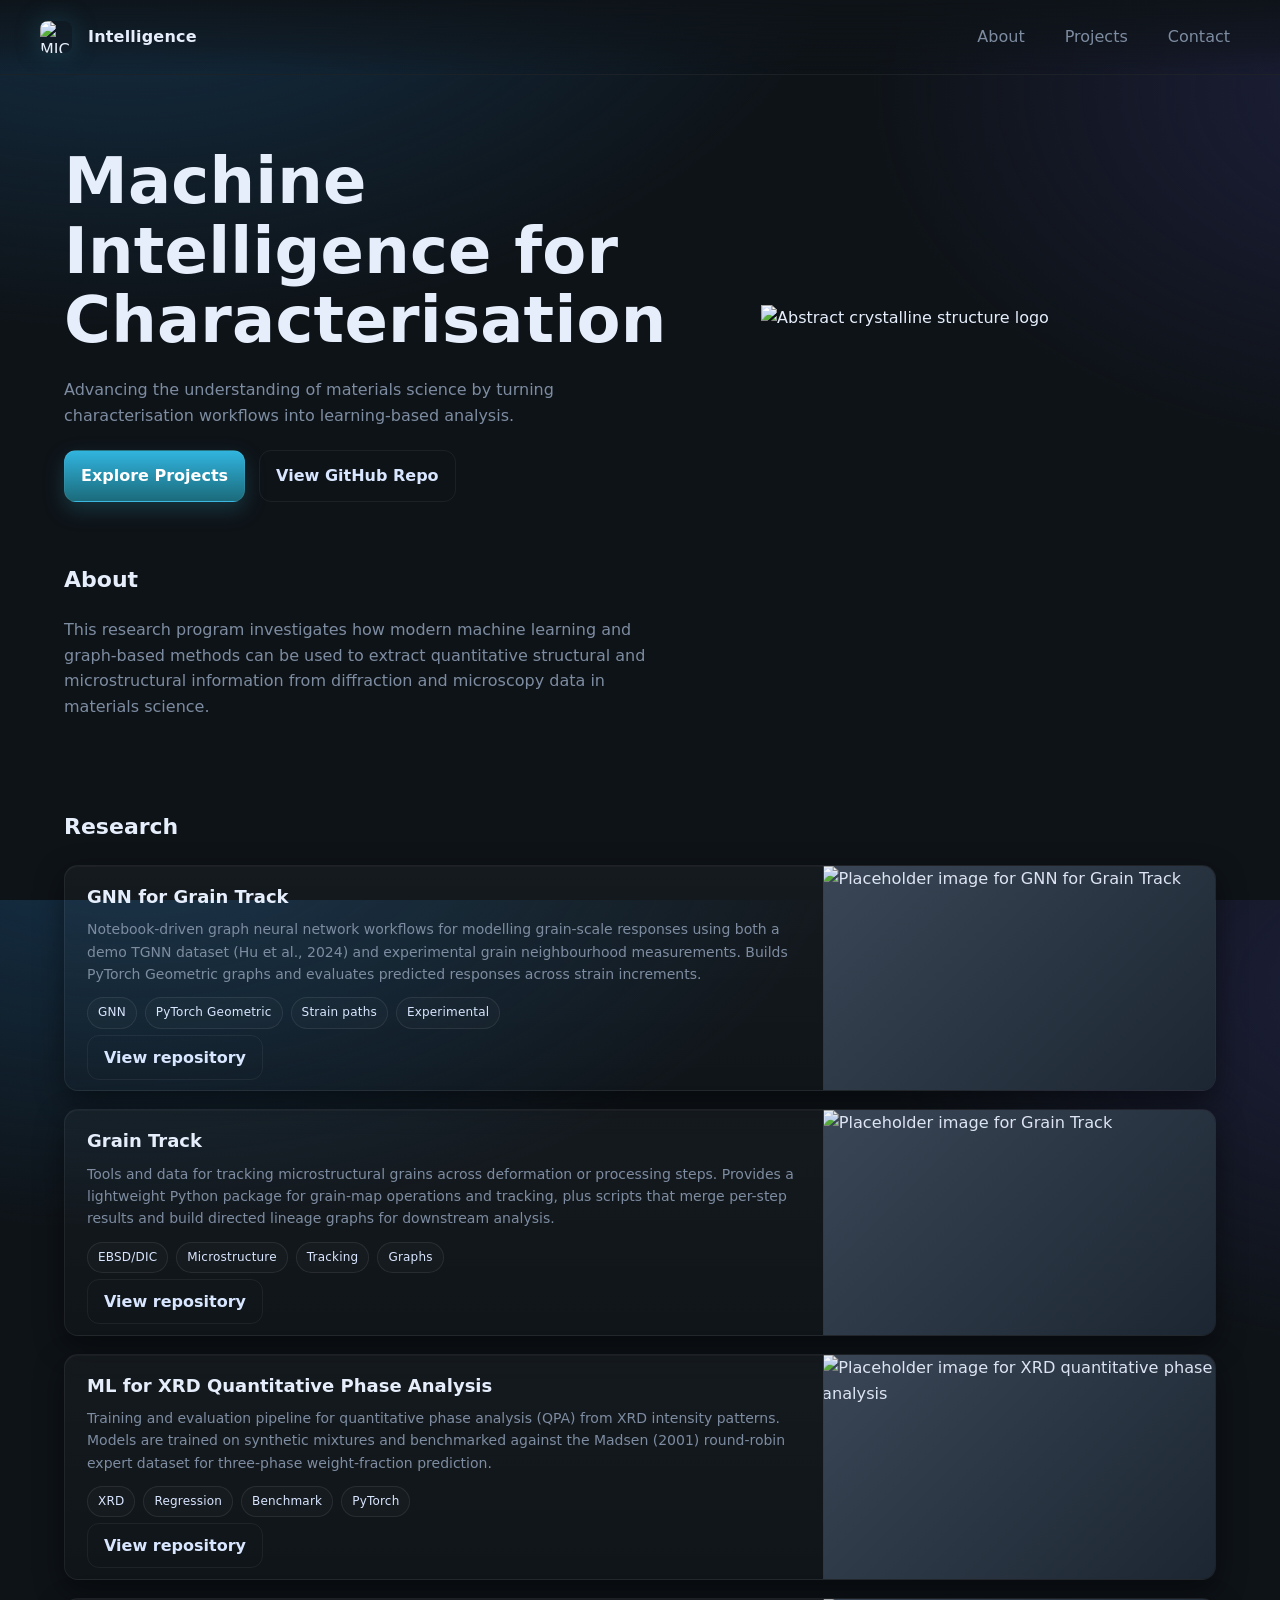
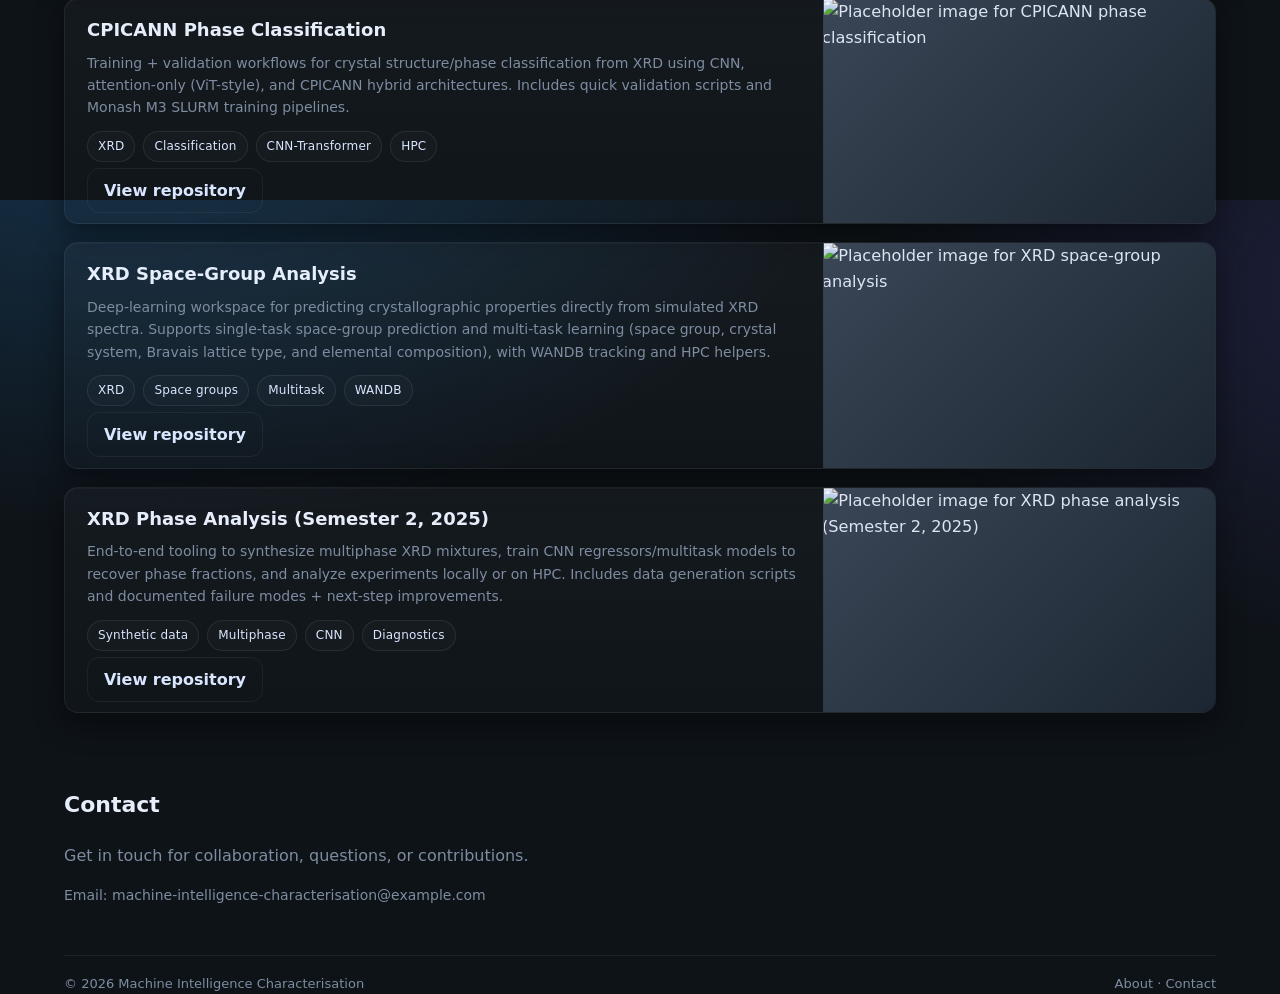
==== index.html @ 85bc5ad0 "styling update" ====
<!doctype html>
<html lang="en">
<head>
  <meta charset="utf-8" />
  <meta name="viewport" content="width=device-width, initial-scale=1" />
  <title>Machine Intelligence for Characterisation</title>
  <meta name="description" content="Advancing machine intelligence for characterisation: microstructure analysis, predictive modelling, and automated classification.">
  <link rel="icon" href="assets/MIC.png">
  <link rel="stylesheet" href="assets/styles.css" />
</head>

<body class="page-home">
  <!-- ========== NAV ========== -->
  <header class="nav">
    <div class="container nav__inner">
      <a href="index.html" class="brand">
        <img src="assets/MIC.png" width="32" height="32" alt="MIC logo" class="brand__logo" />
        <span class="brand__name">Intelligence</span>
      </a>

      <!-- Updated: multi-page nav (no #anchors) -->
      <nav class="links" aria-label="Primary">
        <a href="#about">About</a>
        <a href="#research">Projects</a>
        <a href="#contact">Contact</a>
      </nav>
    </div>
  </header>

  <!-- ========== MAIN ========== -->
  <main class="container">
    <!-- Masthead -->
    <section class="masthead" id="home">
      <div class="masthead__grid">
        <!-- LEFT: text -->
        <div class="masthead__content">
          <h1>Machine Intelligence for Characterisation</h1>
          <p class="lead">
            Advancing the understanding of materials science by turning characterisation workflows into learning-based analysis.
          </p>

          <!-- Updated: CTAs now point to pages -->
          <div class="cta">
            <a class="btn" href="#research">Explore Projects</a>
            <a class="btn btn--secondary"
               href="https://github.com/Machine-Intelligence-Characterisation"
               target="_blank"
               rel="noopener noreferrer">
              View GitHub Repo
            </a>
          </div>



          
        </div>

        <!-- RIGHT: large logo image (no visible edge) -->
        <div class="logo-art">
          <img src="assets/MIC.png" alt="Abstract crystalline structure logo" />
        </div>
      </div>
    </section>

    <section aria-labelledby="about-title" id="about">
      <h2 class="section-title" id="about-title">About</h2>

      <p class="lead">
        This research program investigates how modern machine learning and graph-based methods can be used
        to extract quantitative structural and microstructural information from diffraction and microscopy
        data in materials science.
      </p>

      <!-- <p>
        Across multiple projects, deep learning models were developed to interpret X-ray diffraction (XRD)
        patterns for tasks including quantitative phase analysis, crystal structure and space-group
        classification, and multiphase composition regression, with careful benchmarking against expert
        studies and large simulated datasets.
      </p>

      <p>
        Complementary work explored hybrid CNN-transformer architectures, multitask learning, and synthetic
        data generation pipelines to address challenges of scalability, generalization, and reproducibility.
      </p>

      <p>
        Beyond diffraction, graph-based representations of microstructure were developed to track grains
        across deformation steps and to model grain-scale mechanical responses using graph neural networks,
        integrating neighborhood topology, crystallography, and experimental measurements.
      </p>

      <p>
        Together, these projects demonstrate a unified approach to materials characterization that combines
        physics-informed simulation, high-performance computing, and data-driven models to move from raw
        experimental signals to interpretable, quantitative descriptions of structure and evolution in
        complex materials systems.
      </p> -->
    </section>

    <section aria-labelledby="projects-title" id="research">
      <h2 class="section-title" id="projects-title">Research</h2>

      <div class="project-grid">
        <!-- 1) GNN for Grain Track -->
        <article class="project-card project-card--row"
                 data-href="https://github.com/Machine-Intelligence-Characterisation/GNN-for-Grain-Track"
                 role="link" tabindex="0"
                 aria-label="Open repository: GNN for Grain Track">
          <div class="project-card__body">
            <h3 class="project-card__title">
              <a href="https://github.com/Machine-Intelligence-Characterisation/GNN-for-Grain-Track" target="_blank" rel="noopener noreferrer">
                GNN for Grain Track
              </a>
            </h3>

            <p class="project-card__summary">
              Notebook-driven graph neural network workflows for modelling grain-scale responses using both a demo TGNN
              dataset (Hu et al., 2024) and experimental grain neighbourhood measurements. Builds PyTorch Geometric graphs
              and evaluates predicted responses across strain increments.
            </p>

            <div class="project-card__meta" aria-label="Tags">
              <span class="chip">GNN</span>
              <span class="chip">PyTorch Geometric</span>
              <span class="chip">Strain paths</span>
              <span class="chip">Experimental</span>
            </div>

            <div class="project-card__actions">
              <a class="btn btn--secondary"
                 href="https://github.com/Machine-Intelligence-Characterisation/GNN-for-Grain-Track"
                 target="_blank" rel="noopener noreferrer">
                View repository
              </a>
            </div>
          </div>

          <div class="project-card__thumb" aria-hidden="true">
            <img src="assets/MIC.png" alt="Placeholder image for GNN for Grain Track" />
          </div>
        </article>

        <!-- 2) Grain Track -->
        <article class="project-card project-card--row"
                 data-href="https://github.com/Machine-Intelligence-Characterisation/grain-track"
                 role="link" tabindex="0"
                 aria-label="Open repository: Grain Track">
          <div class="project-card__body">
            <h3 class="project-card__title">
              <a href="https://github.com/Machine-Intelligence-Characterisation/grain-track" target="_blank" rel="noopener noreferrer">
                Grain Track
              </a>
            </h3>

            <p class="project-card__summary">
              Tools and data for tracking microstructural grains across deformation or processing steps.
              Provides a lightweight Python package for grain-map operations and tracking, plus scripts that merge
              per-step results and build directed lineage graphs for downstream analysis.
            </p>

            <div class="project-card__meta" aria-label="Tags">
              <span class="chip">EBSD/DIC</span>
              <span class="chip">Microstructure</span>
              <span class="chip">Tracking</span>
              <span class="chip">Graphs</span>
            </div>

            <div class="project-card__actions">
              <a class="btn btn--secondary"
                 href="https://github.com/Machine-Intelligence-Characterisation/grain-track"
                 target="_blank" rel="noopener noreferrer">
                View repository
              </a>
            </div>
          </div>

          <div class="project-card__thumb" aria-hidden="true">
            <img src="assets/MIC.png" alt="Placeholder image for Grain Track" />
          </div>
        </article>

        <!-- 3) ML for XRD Quantitative Phase Analysis -->
        <article class="project-card project-card--row"
                 data-href="https://github.com/Machine-Intelligence-Characterisation/ML-for-XRD-phase-analysis"
                 role="link" tabindex="0"
                 aria-label="Open repository: ML for XRD Quantitative Phase Analysis">
          <div class="project-card__body">
            <h3 class="project-card__title">
              <a href="https://github.com/Machine-Intelligence-Characterisation/ML-for-XRD-phase-analysis" target="_blank" rel="noopener noreferrer">
                ML for XRD Quantitative Phase Analysis
              </a>
            </h3>

            <p class="project-card__summary">
              Training and evaluation pipeline for quantitative phase analysis (QPA) from XRD intensity patterns.
              Models are trained on synthetic mixtures and benchmarked against the Madsen (2001) round-robin expert dataset
              for three-phase weight-fraction prediction.
            </p>

            <div class="project-card__meta" aria-label="Tags">
              <span class="chip">XRD</span>
              <span class="chip">Regression</span>
              <span class="chip">Benchmark</span>
              <span class="chip">PyTorch</span>
            </div>

            <div class="project-card__actions">
              <a class="btn btn--secondary"
                 href="https://github.com/Machine-Intelligence-Characterisation/ML-for-XRD-phase-analysis"
                 target="_blank" rel="noopener noreferrer">
                View repository
              </a>
            </div>
          </div>

          <div class="project-card__thumb" aria-hidden="true">
            <img src="assets/MIC.png" alt="Placeholder image for XRD quantitative phase analysis" />
          </div>
        </article>

        <!-- 4) CPICANN Phase Classification -->
        <article class="project-card project-card--row"
                 data-href="https://github.com/Machine-Intelligence-Characterisation/ML-for-CPICANN-phase-analysis"
                 role="link" tabindex="0"
                 aria-label="Open repository: CPICANN Phase Classification">
          <div class="project-card__body">
            <h3 class="project-card__title">
              <a href="https://github.com/Machine-Intelligence-Characterisation/ML-for-CPICANN-phase-analysis" target="_blank" rel="noopener noreferrer">
                CPICANN Phase Classification
              </a>
            </h3>

            <p class="project-card__summary">
              Training + validation workflows for crystal structure/phase classification from XRD using CNN,
              attention-only (ViT-style), and CPICANN hybrid architectures. Includes quick validation scripts and
              Monash M3 SLURM training pipelines.
            </p>

            <div class="project-card__meta" aria-label="Tags">
              <span class="chip">XRD</span>
              <span class="chip">Classification</span>
              <span class="chip">CNN-Transformer</span>
              <span class="chip">HPC</span>
            </div>

            <div class="project-card__actions">
              <a class="btn btn--secondary"
                 href="https://github.com/Machine-Intelligence-Characterisation/ML-for-CPICANN-phase-analysis"
                 target="_blank" rel="noopener noreferrer">
                View repository
              </a>
            </div>
          </div>

          <div class="project-card__thumb" aria-hidden="true">
            <img src="assets/MIC.png" alt="Placeholder image for CPICANN phase classification" />
          </div>
        </article>

        <!-- 5) XRD Space-Group Analysis -->
        <article class="project-card project-card--row"
                 data-href="https://github.com/Machine-Intelligence-Characterisation/ML-for-XRD-SPG-analysis"
                 role="link" tabindex="0"
                 aria-label="Open repository: XRD Space-Group Analysis">
          <div class="project-card__body">
            <h3 class="project-card__title">
              <a href="https://github.com/Machine-Intelligence-Characterisation/ML-for-XRD-SPG-analysis" target="_blank" rel="noopener noreferrer">
                XRD Space-Group Analysis
              </a>
            </h3>

            <p class="project-card__summary">
              Deep-learning workspace for predicting crystallographic properties directly from simulated XRD spectra.
              Supports single-task space-group prediction and multi-task learning (space group, crystal system,
              Bravais lattice type, and elemental composition), with WANDB tracking and HPC helpers.
            </p>

            <div class="project-card__meta" aria-label="Tags">
              <span class="chip">XRD</span>
              <span class="chip">Space groups</span>
              <span class="chip">Multitask</span>
              <span class="chip">WANDB</span>
            </div>

            <div class="project-card__actions">
              <a class="btn btn--secondary"
                 href="https://github.com/Machine-Intelligence-Characterisation/ML-for-XRD-SPG-analysis"
                 target="_blank" rel="noopener noreferrer">
                View repository
              </a>
            </div>
          </div>

          <div class="project-card__thumb" aria-hidden="true">
            <img src="assets/MIC.png" alt="Placeholder image for XRD space-group analysis" />
          </div>
        </article>

        <!-- 6) XRD Phase Analysis (Semester 2, 2025) -->
        <article class="project-card project-card--row"
                 data-href="https://github.com/Machine-Intelligence-Characterisation/ML-for-XRD-phase-analysis-2025sem2"
                 role="link" tabindex="0"
                 aria-label="Open repository: XRD Phase Analysis (Semester 2, 2025)">
          <div class="project-card__body">
            <h3 class="project-card__title">
              <a href="https://github.com/Machine-Intelligence-Characterisation/ML-for-XRD-phase-analysis-2025sem2" target="_blank" rel="noopener noreferrer">
                XRD Phase Analysis (Semester 2, 2025)
              </a>
            </h3>

            <p class="project-card__summary">
              End-to-end tooling to synthesize multiphase XRD mixtures, train CNN regressors/multitask models to recover
              phase fractions, and analyze experiments locally or on HPC. Includes data generation scripts and documented
              failure modes + next-step improvements.
            </p>

            <div class="project-card__meta" aria-label="Tags">
              <span class="chip">Synthetic data</span>
              <span class="chip">Multiphase</span>
              <span class="chip">CNN</span>
              <span class="chip">Diagnostics</span>
            </div>

            <div class="project-card__actions">
              <a class="btn btn--secondary"
                 href="https://github.com/Machine-Intelligence-Characterisation/ML-for-XRD-phase-analysis-2025sem2"
                 target="_blank" rel="noopener noreferrer">
                View repository
              </a>
            </div>
          </div>

          <div class="project-card__thumb" aria-hidden="true">
            <img src="assets/MIC.png" alt="Placeholder image for XRD phase analysis (Semester 2, 2025)" />
          </div>
        </article>
      </div>
    </section>

    <!-- Contact -->
    <section aria-labelledby="contact-title" id="contact">
      <h2 class="section-title" id="contact-title">Contact</h2>
      <p class="lead">Get in touch for collaboration, questions, or contributions.</p>
      <p class="muted">
        Email: <a href="mailto:machine-intelligence-characterisation@example.com">machine-intelligence-characterisation@example.com</a>
      </p>
    </section>

  </main>

  <!-- ========== FOOTER ========== -->
  <footer class="container">
    <div class="foot">
      <span class="tiny">© <span id="y"></span> Machine Intelligence Characterisation</span>
      <span class="tiny">
        <a href="#about">About</a> ·
        <a href="#contact">Contact</a>
      </span>
    </div>
  </footer>

  <script>
    (function () {
      // Clickable project cards (event delegation).
      const interactiveSelector = 'a, button, input, textarea, select, label';
      const cardSelector = '.project-card[data-href]';

      document.addEventListener('click', (e) => {
        if (e.target.closest(interactiveSelector)) return;
        const card = e.target.closest(cardSelector);
        if (!card) return;

        const url = card.dataset.href;
        if (!url) return;

        window.open(url, '_blank', 'noopener');
      });

      document.addEventListener('keydown', (e) => {
        const card = e.target.closest(cardSelector);
        if (!card) return;

        if (e.key === 'Enter' || e.key === ' ') {
          e.preventDefault();
          const url = card.dataset.href;
          if (!url) return;
          window.open(url, '_blank', 'noopener');
        }
      });

      // Footer year (safe guard).
      const yearEl = document.getElementById('y');
      if (yearEl) yearEl.textContent = String(new Date().getFullYear());
    })();
  </script>
</body>
</html>
---- assets/styles.css ----
html{ scroll-behavior: smooth; }

/* ------------------------------
   Design tokens / base styles
   ------------------------------ */
:root{
  /* colors */
  --bg: #0e1318;
  --surface: #121922;
  --text: #e6eefc;
  --muted: #7d8ca1;
  --border: rgba(255,255,255,.06);
  --accent: #31b4df;
  --accent-2: #1b6b7b;
  --ring: rgba(40, 115, 132, 0.35);

  /* layout */
  --radius: 14px;
  --shadow: 0 10px 30px rgba(0,0,0,.45), inset 0 1px 0 rgba(255,255,255,.03);
  --container: 1200px;
  --space-1: 8px;
  --space-2: 12px;
  --space-3: 16px;
  --space-4: 20px;
  --space-5: 24px;
  --space-6: 34px;
  --space-7: 60px;
}

* { box-sizing: border-box; }
html, body { height: 100%; }

body{
  margin: 0;
  font: 16px/1.6 Inter, ui-sans-serif, system-ui, -apple-system, Segoe UI, Roboto, Ubuntu, Cantarell, Noto Sans, Helvetica, Arial, "Apple Color Emoji","Segoe UI Emoji";
  color: var(--text);
  background:
    radial-gradient(1200px 700px at 10% -10%, #15324a 0%, transparent 60%),
    radial-gradient(900px 600px at 110% 10%, #1d1f3a 0%, transparent 60%),
    var(--bg);
  -webkit-font-smoothing: antialiased;
  -moz-osx-font-smoothing: grayscale;
}

a { color: inherit; text-decoration: none; }
.container { max-width: var(--container); margin: 0 auto; padding: 0 var(--space-5); }

/* ------------------------------
   Navigation
   ------------------------------ */
.nav{
  position: sticky;
  top: 0;
  z-index: 50;
  backdrop-filter: blur(8px);
  background: linear-gradient(180deg, rgba(14,19,24,.9), rgba(14,19,24,.5) 60%, transparent);
  border-bottom: 1px solid var(--border);
}

.nav__inner{
  display: flex;
  align-items: center;
  justify-content: space-between;
  padding: var(--space-3) 0;
}

.brand{
  display: flex;
  align-items: center;
  gap: var(--space-3);
}

.brand__logo{
  height: 32px;
  width: auto;
  border-radius: 8px;
  display: block;
  box-shadow: 0 0 24px var(--ring);
}

.brand__name{
  font-weight: 700;
  letter-spacing: .2px;
  white-space: nowrap;
}

.brand:hover{ opacity: .92; }

.links{
  display: flex;
  gap: 20px;
  color: var(--muted);
}

.links a{
  padding: 8px 10px;
  border-radius: 10px;
}

.links a:hover{
  background: rgba(255,255,255,.04);
  color: #fff;
}

.links a[aria-current="page"]{
  color: #fff;
  background: rgba(255,255,255,.06);
  border: 1px solid rgba(255,255,255,.08);
}

/* ------------------------------
   Masthead
   ------------------------------ */
.masthead{
  padding: var(--space-7) 0 var(--space-4);
}

.masthead__grid{
  display: grid;
  grid-template-columns: minmax(360px, 1.3fr) minmax(280px, 0.9fr);
  gap: 40px;
  align-items: center;
}

h1{
  font-size: clamp(36px, 6vw, 64px);
  line-height: 1.08;
  margin: .2em 0 .35em;
  letter-spacing: .2px;
}

.tag{
  display: inline-block;
  padding: 6px 10px;
  border: 1px solid var(--border);
  border-radius: 999px;
  color: var(--muted);
  font-size: 13px;
  letter-spacing: .2px;
}

.lead{
  color: var(--muted);
  max-width: 60ch;
}

.cta{
  margin-top: 22px;
  display: flex;
  gap: 14px;
  flex-wrap: wrap;
}

.btn{
  padding: 12px 16px;
  border-radius: 12px;
  border: 1px solid var(--border);
  background: linear-gradient(180deg, var(--accent), var(--accent-2));
  color: #fff;
  box-shadow: 0 8px 20px var(--ring);
  font-weight: 600;
}

.btn:hover{ filter: brightness(1.03); }

.btn--secondary{
  background: transparent;
  color: #d9e6ff;
  box-shadow: none;
}

.btn--secondary:hover{
  background: rgba(255,255,255,.04);
}

/* ------------------------------
   Logo-art (right image)
   Transparent wrapper so PNG transparency shows page background
   ------------------------------ */
.logo-art{
  position: relative;
  justify-self: end;
  width: 100%;
  max-width: 480px;
  background: transparent;
  border-radius: 0;
  box-shadow: none;
  overflow: visible;
}

.logo-art img{
  display: block;
  width: 100%;
  height: auto;
  object-fit: contain;
  background: transparent;
  border-radius: 0;
}

/* ------------------------------
   Sections / Cards (general)
   ------------------------------ */
section{ padding: var(--space-6) 0; }
.section-title{ font-size: 22px; margin: 6px 0 20px; }

.grid{
  display: grid;
  grid-template-columns: repeat(3, 1fr);
  gap: 18px;
}

.card{
  background: linear-gradient(180deg, rgba(255,255,255,.03), rgba(255,255,255,.01));
  border: 1px solid var(--border);
  border-radius: var(--radius);
  overflow: hidden;
  box-shadow: var(--shadow);
}

.card__thumb{
  height: 140px;
  background: linear-gradient(135deg, #3a4656, #1c2632);
  display: flex;
  align-items: center;
  justify-content: center;
  overflow: hidden;
}

.card__thumb img{
  width: 100%;
  height: 100%;
  object-fit: cover;
  opacity: .95;
}

.card__body{ padding: 14px 16px; }

.card__title{
  margin: 0 0 4px;
  font-size: 18px;
}

.muted{ color: var(--muted); font-size: 14px; }

/* ------------------------------
   Feature row (charts)
   ------------------------------ */
.two-col{
  display: grid;
  grid-template-columns: 1.2fr .8fr;
  gap: 18px;
}

.panel{
  background: linear-gradient(180deg, rgba(255,255,255,.03), rgba(255,255,255,.01));
  border: 1px solid var(--border);
  border-radius: var(--radius);
  padding: 16px;
  box-shadow: var(--shadow);
}

.panel h4{ margin: 0 0 8px; }

.chart{
  height: 220px;
  border-radius: 12px;
  background:
    linear-gradient(180deg, rgba(26,124,255,.08), transparent 70%),
    radial-gradient(500px 140px at 20% 90%, rgba(28,155,216,.18), transparent 50%),
    #0f141a;
  position: relative;
  overflow: hidden;
}

.chart svg{ position: absolute; inset: 0; }

/* ------------------------------
   Footer
   ------------------------------ */
footer{
  padding: 30px 0 60px;
  color: var(--muted);
}

.foot{
  display: flex;
  align-items: center;
  justify-content: space-between;
  gap: 16px;
  border-top: 1px solid var(--border);
  padding-top: 18px;
}

.tiny{ font-size: 13px; }

/* ------------------------------
   Research page — 1 card per row (text left, image right)
   ------------------------------ */
.project-grid{
  display: flex;
  flex-direction: column;
  gap: 18px;
  margin-top: 18px;
}

.project-card{
  background: linear-gradient(180deg, rgba(255,255,255,.03), rgba(255,255,255,.01));
  border: 1px solid var(--border);
  border-radius: var(--radius);
  overflow: hidden;
  box-shadow: var(--shadow);

  /* Added for full-card click + hover */
  position: relative;
  cursor: pointer;

  transition:
    transform 0.25s ease,
    box-shadow 0.25s ease,
    border-color 0.25s ease;
}

.project-card--row{
  display: grid;
  grid-template-columns: 1.45fr 0.75fr;
  gap: 0;
  align-items: start;
}

/* Full-card clickable link (stretched link) */
/* Keep real content above the stretched link */
.project-card__body,
.project-card__thumb,
.project-card__actions{
  position: relative;
  z-index: 3;
}

.project-card__body{
  padding: 20px 22px;
  display: flex;
  flex-direction: column;
  gap: 10px;
}

.project-card__title{
  margin: 0;
  font-size: 18px;
  line-height: 1.25;
}

.project-card__title a:hover{
  text-decoration: underline;
  text-underline-offset: 3px;
}

.project-card__summary{
  margin: 0;
  color: var(--muted);
  font-size: 14px;
}

.project-card__meta{
  display: flex;
  flex-wrap: wrap;
  gap: 8px;
  margin-top: 2px;
}

.chip{
  display: inline-flex;
  align-items: center;
  padding: 5px 10px;
  border-radius: 999px;
  border: 1px solid rgba(255,255,255,.08);
  background: rgba(255,255,255,.02);
  color: #d9e6ff;
  font-size: 12px;
  letter-spacing: .2px;
}

.project-card__actions{
  margin-top: auto;
  padding-top: 6px;
}

.project-card__thumb{
  display: block;
  height: 100%;
  min-height: 220px;
  border-left: 1px solid rgba(255,255,255,.08);
  background: linear-gradient(135deg, #3a4656, #1c2632);
  overflow: hidden;
}

.project-card__thumb img{
  width: 100%;
  height: 100%;
  object-fit: cover;
  opacity: .95;
  transform: scale(1.01);
  transition: transform 0.35s ease;
}

.project-card__thumb:hover img{
  opacity: 1;
}

/* Hover interaction */
.project-card:hover{
  transform: translateY(-3px);
  box-shadow: 0 10px 30px rgba(0, 0, 0, 0.35);
  border-color: rgba(255, 255, 255, 0.15);
}

/* Subtle image emphasis */
.project-card:hover .project-card__thumb img{
  transform: scale(1.04);
}

/* Keyboard focus */
/* ------------------------------
   Responsive
   ------------------------------ */
@media (max-width: 980px){
  .masthead{ padding-top: 30px; }
  .masthead__grid{ grid-template-columns: 1fr; }
  .logo-art{ justify-self: center; max-width: 380px; }
  .grid{ grid-template-columns: 1fr 1fr; }
}

@media (max-width: 860px){
  .project-card--row{
    grid-template-columns: 1fr;
  }

  .project-card__thumb{
    min-height: 180px;
    border-left: none;
    border-top: 1px solid rgba(255,255,255,.08);
  }
}

@media (max-width: 640px){
  .grid{ grid-template-columns: 1fr; }
  .links{ display: none; }
}


/* Keyboard focus for full-card links */
.project-card:focus-visible{
  outline: 2px solid var(--ring);
  outline-offset: 3px;
  border-color: rgba(255,255,255,.15);
  transform: translateY(-3px);
}
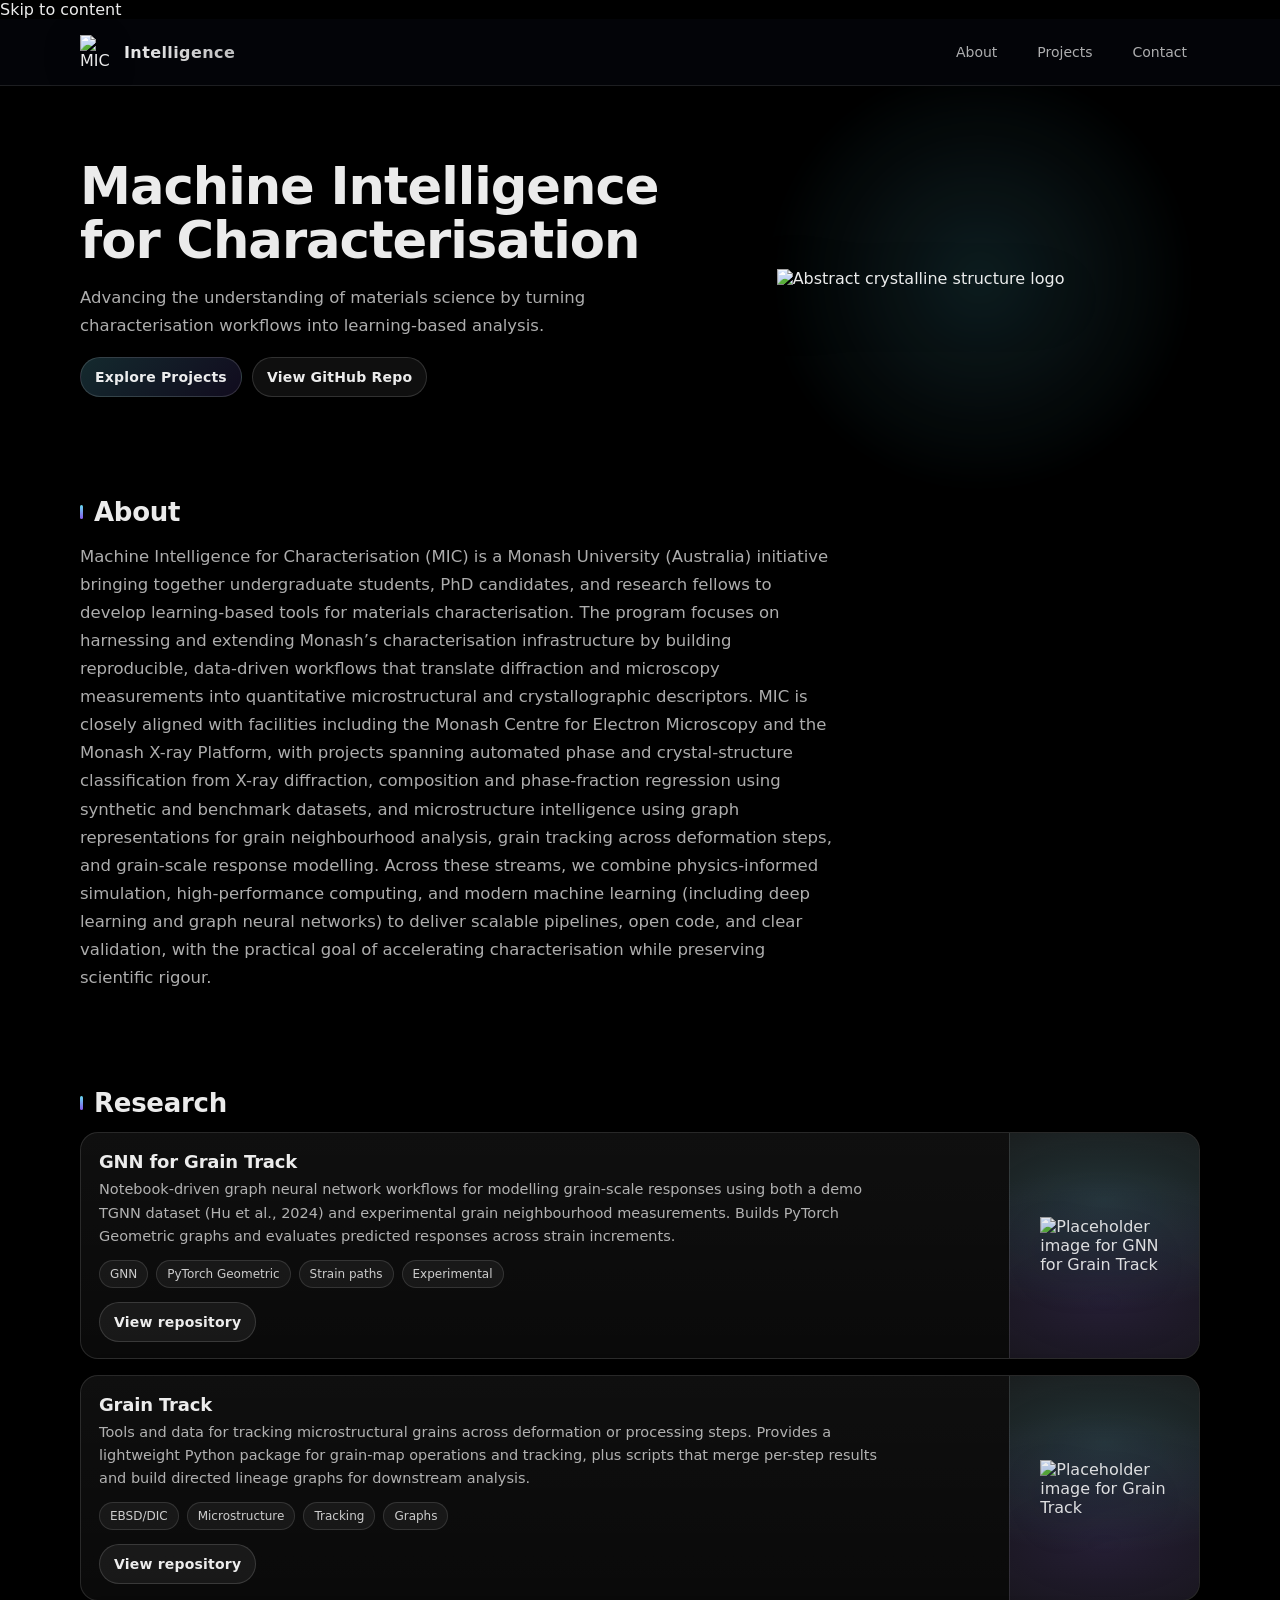
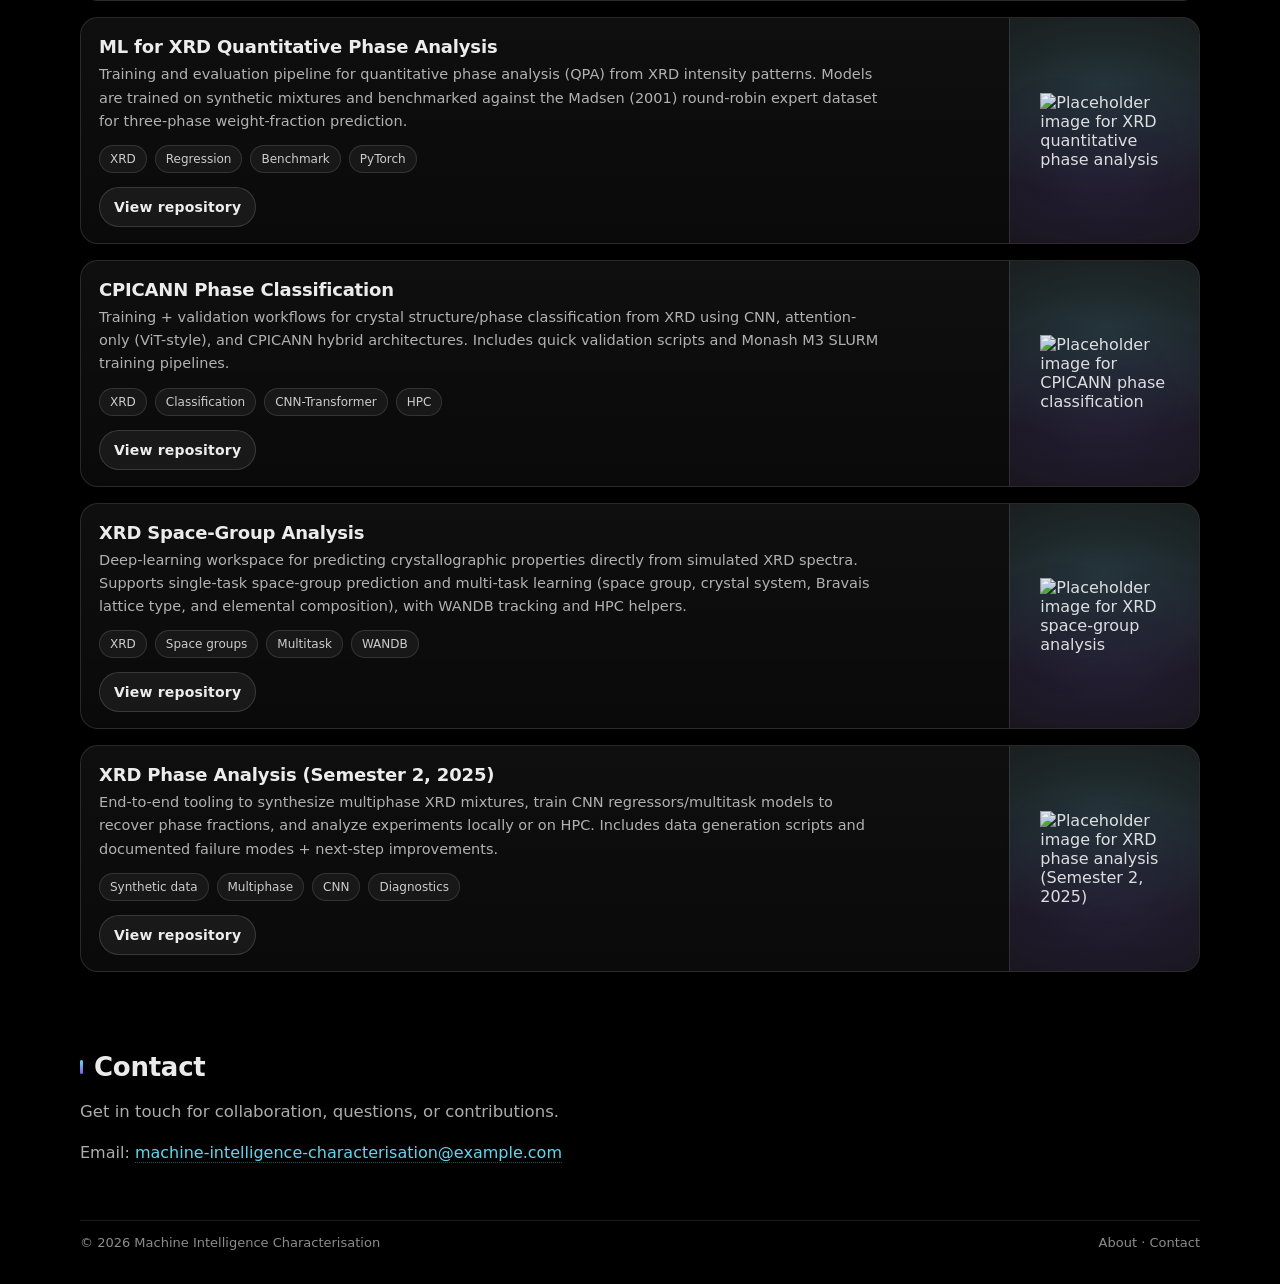
==== commit ed320625: "update" ====
--- a/index.html
+++ b/index.html
@@ -5,20 +5,21 @@
   <meta name="viewport" content="width=device-width, initial-scale=1" />
   <title>Machine Intelligence for Characterisation</title>
   <meta name="description" content="Advancing machine intelligence for characterisation: microstructure analysis, predictive modelling, and automated classification.">
-  <link rel="icon" href="assets/MIC.png">
+  <link rel="icon" href="assets/MIC_icon.png">
   <link rel="stylesheet" href="assets/styles.css" />
 </head>
 
 <body class="page-home">
+  <a class="skip-link" href="#home">Skip to content</a>
+
   <!-- ========== NAV ========== -->
   <header class="nav">
     <div class="container nav__inner">
-      <a href="index.html" class="brand">
+      <a href="index.html" class="brand" aria-label="Go to homepage">
         <img src="assets/MIC.png" width="32" height="32" alt="MIC logo" class="brand__logo" />
         <span class="brand__name">Intelligence</span>
       </a>
 
-      <!-- Updated: multi-page nav (no #anchors) -->
       <nav class="links" aria-label="Primary">
         <a href="#about">About</a>
         <a href="#research">Projects</a>
@@ -39,7 +40,6 @@
             Advancing the understanding of materials science by turning characterisation workflows into learning-based analysis.
           </p>
 
-          <!-- Updated: CTAs now point to pages -->
           <div class="cta">
             <a class="btn" href="#research">Explore Projects</a>
             <a class="btn btn--secondary"
@@ -49,54 +49,36 @@
               View GitHub Repo
             </a>
           </div>
-
-
-
-          
         </div>
 
-        <!-- RIGHT: large logo image (no visible edge) -->
-        <div class="logo-art">
+        <!-- RIGHT: large logo image -->
+        <div class="logo-art" aria-hidden="true">
           <img src="assets/MIC.png" alt="Abstract crystalline structure logo" />
         </div>
       </div>
     </section>
 
+    <!-- About -->
     <section aria-labelledby="about-title" id="about">
       <h2 class="section-title" id="about-title">About</h2>
 
       <p class="lead">
-        This research program investigates how modern machine learning and graph-based methods can be used
-        to extract quantitative structural and microstructural information from diffraction and microscopy
-        data in materials science.
+        Machine Intelligence for Characterisation (MIC) is a Monash University (Australia) initiative bringing together
+        undergraduate students, PhD candidates, and research fellows to develop learning-based tools for materials
+        characterisation. The program focuses on harnessing and extending Monash’s characterisation infrastructure by building
+        reproducible, data-driven workflows that translate diffraction and microscopy measurements into quantitative
+        microstructural and crystallographic descriptors. MIC is closely aligned with facilities including the Monash Centre
+        for Electron Microscopy and the Monash X-ray Platform, with projects spanning automated phase and crystal-structure
+        classification from X-ray diffraction, composition and phase-fraction regression using synthetic and benchmark
+        datasets, and microstructure intelligence using graph representations for grain neighbourhood analysis, grain tracking
+        across deformation steps, and grain-scale response modelling. Across these streams, we combine physics-informed
+        simulation, high-performance computing, and modern machine learning (including deep learning and graph neural
+        networks) to deliver scalable pipelines, open code, and clear validation, with the practical goal of accelerating
+        characterisation while preserving scientific rigour.
       </p>
-
-      <!-- <p>
-        Across multiple projects, deep learning models were developed to interpret X-ray diffraction (XRD)
-        patterns for tasks including quantitative phase analysis, crystal structure and space-group
-        classification, and multiphase composition regression, with careful benchmarking against expert
-        studies and large simulated datasets.
-      </p>
-
-      <p>
-        Complementary work explored hybrid CNN-transformer architectures, multitask learning, and synthetic
-        data generation pipelines to address challenges of scalability, generalization, and reproducibility.
-      </p>
-
-      <p>
-        Beyond diffraction, graph-based representations of microstructure were developed to track grains
-        across deformation steps and to model grain-scale mechanical responses using graph neural networks,
-        integrating neighborhood topology, crystallography, and experimental measurements.
-      </p>
-
-      <p>
-        Together, these projects demonstrate a unified approach to materials characterization that combines
-        physics-informed simulation, high-performance computing, and data-driven models to move from raw
-        experimental signals to interpretable, quantitative descriptions of structure and evolution in
-        complex materials systems.
-      </p> -->
     </section>
 
+    <!-- Research -->
     <section aria-labelledby="projects-title" id="research">
       <h2 class="section-title" id="projects-title">Research</h2>
 
@@ -342,10 +324,12 @@
       <h2 class="section-title" id="contact-title">Contact</h2>
       <p class="lead">Get in touch for collaboration, questions, or contributions.</p>
       <p class="muted">
-        Email: <a href="mailto:machine-intelligence-characterisation@example.com">machine-intelligence-characterisation@example.com</a>
+        Email:
+        <a href="mailto:machine-intelligence-characterisation@example.com">
+          machine-intelligence-characterisation@example.com
+        </a>
       </p>
     </section>
-
   </main>
 
   <!-- ========== FOOTER ========== -->
@@ -388,7 +372,7 @@
         }
       });
 
-      // Footer year (safe guard).
+      // Footer year.
       const yearEl = document.getElementById('y');
       if (yearEl) yearEl.textContent = String(new Date().getFullYear());
     })();
--- a/assets/styles.css
+++ b/assets/styles.css
@@ -1,456 +1,466 @@
-html{ scroll-behavior: smooth; }
-
-/* ------------------------------
-   Design tokens / base styles
-   ------------------------------ */
-:root{
-  /* colors */
-  --bg: #0e1318;
-  --surface: #121922;
-  --text: #e6eefc;
-  --muted: #7d8ca1;
-  --border: rgba(255,255,255,.06);
-  --accent: #31b4df;
-  --accent-2: #1b6b7b;
-  --ring: rgba(40, 115, 132, 0.35);
-
-  /* layout */
-  --radius: 14px;
-  --shadow: 0 10px 30px rgba(0,0,0,.45), inset 0 1px 0 rgba(255,255,255,.03);
-  --container: 1200px;
-  --space-1: 8px;
-  --space-2: 12px;
-  --space-3: 16px;
-  --space-4: 20px;
-  --space-5: 24px;
-  --space-6: 34px;
-  --space-7: 60px;
-}
-
-* { box-sizing: border-box; }
-html, body { height: 100%; }
-
-body{
-  margin: 0;
-  font: 16px/1.6 Inter, ui-sans-serif, system-ui, -apple-system, Segoe UI, Roboto, Ubuntu, Cantarell, Noto Sans, Helvetica, Arial, "Apple Color Emoji","Segoe UI Emoji";
-  color: var(--text);
-  background:
-    radial-gradient(1200px 700px at 10% -10%, #15324a 0%, transparent 60%),
-    radial-gradient(900px 600px at 110% 10%, #1d1f3a 0%, transparent 60%),
-    var(--bg);
-  -webkit-font-smoothing: antialiased;
-  -moz-osx-font-smoothing: grayscale;
-}
-
-a { color: inherit; text-decoration: none; }
-.container { max-width: var(--container); margin: 0 auto; padding: 0 var(--space-5); }
-
-/* ------------------------------
-   Navigation
-   ------------------------------ */
-.nav{
-  position: sticky;
-  top: 0;
-  z-index: 50;
-  backdrop-filter: blur(8px);
-  background: linear-gradient(180deg, rgba(14,19,24,.9), rgba(14,19,24,.5) 60%, transparent);
-  border-bottom: 1px solid var(--border);
-}
-
-.nav__inner{
+/* ===============================
+   MIC Tech Style (drop-in)
+   =============================== */
+
+   :root{
+    /* Palette */
+    --bg: #070a12;
+    --bg-2: #0b1020;
+    --panel: rgba(255,255,255,.06);
+    --panel-2: rgba(255,255,255,.09);
+    --border: rgba(255,255,255,.12);
+  
+    --text: rgba(255,255,255,.92);
+    --muted: rgba(255,255,255,.68);
+    --faint: rgba(255,255,255,.55);
+  
+    --primary: #6ee7ff;
+    --primary-2: #8b5cf6;
+    --accent: #22c55e;
+  
+    /* Layout */
+    --container: 1120px;
+    --radius: 18px;
+  
+    /* Shadows */
+    --shadow: 0 14px 50px rgba(0,0,0,.45);
+    --shadow-soft: 0 10px 30px rgba(0,0,0,.28);
+  
+    /* Type */
+    --font: ui-sans-serif, system-ui, -apple-system, "Segoe UI", Roboto, Helvetica, Arial, "Apple Color Emoji", "Segoe UI Emoji";
+  }
+  
+  * { box-sizing: border-box; }
+  html, body { height: 100%; }
+  html { scroll-behavior: smooth; }
+  
+  body{
+    margin: 0;
+    font-family: var(--font);
+    color: var(--text);
+    background: #000;
+    overflow-x: hidden;
+  }
+  
+  body::before{
+    display: none;
+  }
+  
+  a{
+    color: inherit;
+    text-decoration: none;
+  }
+  a:hover{ text-decoration: none; }
+  
+  .container{
+    width: min(var(--container), calc(100% - 40px));
+    margin: 0 auto;
+  }
+  
+  /* ===============================
+     NAV
+     =============================== */
+  
+  .nav{
+    position: sticky;
+    top: 0;
+    z-index: 50;
+    background: rgba(7,10,18,.45);
+    backdrop-filter: blur(10px);
+    border-bottom: 1px solid rgba(255,255,255,.10);
+  }
+  
+  .nav__inner{
+    display: flex;
+    align-items: center;
+    justify-content: space-between;
+    gap: 18px;
+    padding: 14px 0;
+  }
+  
+  .brand{
+    display: inline-flex;
+    align-items: center;
+    gap: 10px;
+  }
+  
+  .brand__logo{
+    width: 34px;
+    height: 34px;
+    filter: drop-shadow(0 10px 18px rgba(0,0,0,.35));
+  }
+  
+  .brand__name{
+    font-weight: 700;
+    letter-spacing: .4px;
+    text-transform: none;
+    background: linear-gradient(90deg, var(--text), rgba(255,255,255,.75));
+    -webkit-background-clip: text;
+    background-clip: text;
+    color: transparent;
+  }
+  
+  .links{
+    display: flex;
+    align-items: center;
+    gap: 14px;
+  }
+  
+  .links a{
+    font-size: 14px;
+    color: var(--muted);
+    padding: 10px 12px;
+    border-radius: 999px;
+    border: 1px solid transparent;
+    transition: transform .15s ease, background .15s ease, border-color .15s ease, color .15s ease;
+  }
+  
+  .links a:hover{
+    color: var(--text);
+    background: rgba(255,255,255,.06);
+    border-color: rgba(255,255,255,.10);
+    transform: translateY(-1px);
+  }
+  
+  /* ===============================
+     TYPOGRAPHY
+     =============================== */
+  
+  h1,h2,h3{ margin: 0 0 10px; }
+  h1{
+    font-size: clamp(34px, 4vw, 54px);
+    line-height: 1.05;
+    letter-spacing: -0.02em;
+  }
+  
+  .section-title{
+    font-size: 26px;
+    letter-spacing: -0.01em;
+    margin-top: 40px;
+    margin-bottom: 14px;
+    position: relative;
+    padding-left: 14px;
+  }
+  
+  .section-title::before{
+    content: "";
+    position: absolute;
+    left: 0;
+    top: 8px;
+    bottom: 8px;
+    width: 3px;
+    border-radius: 99px;
+    background: linear-gradient(180deg, var(--primary), var(--primary-2));
+    opacity: .95;
+  }
+  
+  .lead{
+    color: var(--muted);
+    font-size: 16.5px;
+    line-height: 1.7;
+    max-width: 72ch;
+  }
+  
+  .muted{ color: var(--muted); }
+  .tiny{ color: var(--faint); font-size: 13px; }
+  
+  /* ===============================
+     BUTTONS + CHIPS
+     =============================== */
+  
+  .btn{
+    display: inline-flex;
+    align-items: center;
+    justify-content: center;
+    gap: 10px;
+    padding: 11px 14px;
+    border-radius: 999px;
+    border: 1px solid rgba(255,255,255,.14);
+    background: linear-gradient(135deg, rgba(110,231,255,.18), rgba(139,92,246,.12));
+    color: var(--text);
+    font-weight: 600;
+    font-size: 14px;
+    letter-spacing: .2px;
+    transition: transform .15s ease, box-shadow .15s ease, border-color .15s ease, background .15s ease;
+    box-shadow: var(--shadow-soft);
+  }
+  
+  .btn:hover{
+    transform: translateY(-1px);
+    border-color: rgba(255,255,255,.22);
+    box-shadow: 0 16px 44px rgba(0,0,0,.35);
+  }
+  
+  .btn:active{
+    transform: translateY(0px);
+  }
+  
+  .btn--secondary{
+    background: rgba(255,255,255,.06);
+    box-shadow: none;
+  }
+  
+  .btn--secondary:hover{
+    background: rgba(255,255,255,.09);
+  }
+  
+  .chip{
+    display: inline-flex;
+    align-items: center;
+    padding: 6px 10px;
+    border-radius: 999px;
+    font-size: 12px;
+    color: rgba(255,255,255,.78);
+    border: 1px solid rgba(255,255,255,.12);
+    background: rgba(255,255,255,.05);
+  }
+  
+  /* ===============================
+     MASTHEAD
+     =============================== */
+  
+  .masthead{
+    padding: 56px 0 22px;
+  }
+  
+  .masthead__grid{
+    display: grid;
+    grid-template-columns: 1.1fr .9fr;
+    gap: 26px;
+    align-items: center;
+  }
+  
+  .masthead__content{
+    padding: 18px 0;
+  }
+  
+  .cta{
+    display: flex;
+    flex-wrap: wrap;
+    gap: 10px;
+    margin-top: 16px;
+  }
+  
+  /* Right-side "hero" art */
+/* Restore "old" hero image style (no visible box) */
+
+.logo-art{
   display: flex;
   align-items: center;
-  justify-content: space-between;
-  padding: var(--space-3) 0;
-}
-
-.brand{
-  display: flex;
-  align-items: center;
-  gap: var(--space-3);
-}
-
-.brand__logo{
-  height: 32px;
-  width: auto;
-  border-radius: 8px;
-  display: block;
-  box-shadow: 0 0 24px var(--ring);
-}
-
-.brand__name{
-  font-weight: 700;
-  letter-spacing: .2px;
-  white-space: nowrap;
-}
-
-.brand:hover{ opacity: .92; }
-
-.links{
-  display: flex;
-  gap: 20px;
-  color: var(--muted);
-}
-
-.links a{
-  padding: 8px 10px;
-  border-radius: 10px;
-}
-
-.links a:hover{
-  background: rgba(255,255,255,.04);
-  color: #fff;
-}
-
-.links a[aria-current="page"]{
-  color: #fff;
-  background: rgba(255,255,255,.06);
-  border: 1px solid rgba(255,255,255,.08);
-}
-
-/* ------------------------------
-   Masthead
-   ------------------------------ */
-.masthead{
-  padding: var(--space-7) 0 var(--space-4);
-}
-
-.masthead__grid{
-  display: grid;
-  grid-template-columns: minmax(360px, 1.3fr) minmax(280px, 0.9fr);
-  gap: 40px;
-  align-items: center;
-}
-
-h1{
-  font-size: clamp(36px, 6vw, 64px);
-  line-height: 1.08;
-  margin: .2em 0 .35em;
-  letter-spacing: .2px;
-}
-
-.tag{
-  display: inline-block;
-  padding: 6px 10px;
-  border: 1px solid var(--border);
-  border-radius: 999px;
-  color: var(--muted);
-  font-size: 13px;
-  letter-spacing: .2px;
-}
-
-.lead{
-  color: var(--muted);
-  max-width: 60ch;
-}
-
-.cta{
-  margin-top: 22px;
-  display: flex;
-  gap: 14px;
-  flex-wrap: wrap;
-}
-
-.btn{
-  padding: 12px 16px;
-  border-radius: 12px;
-  border: 1px solid var(--border);
-  background: linear-gradient(180deg, var(--accent), var(--accent-2));
-  color: #fff;
-  box-shadow: 0 8px 20px var(--ring);
-  font-weight: 600;
-}
-
-.btn:hover{ filter: brightness(1.03); }
-
-.btn--secondary{
+  justify-content: flex-end;
+
   background: transparent;
-  color: #d9e6ff;
+  border: 0;
   box-shadow: none;
-}
-
-.btn--secondary:hover{
-  background: rgba(255,255,255,.04);
-}
-
-/* ------------------------------
-   Logo-art (right image)
-   Transparent wrapper so PNG transparency shows page background
-   ------------------------------ */
-.logo-art{
+  padding: 0;
+  border-radius: 0;
+
   position: relative;
-  justify-self: end;
-  width: 100%;
-  max-width: 480px;
-  background: transparent;
-  border-radius: 0;
-  box-shadow: none;
   overflow: visible;
 }
 
+.logo-art::after{
+  display: none;
+}
+
+.logo-art::before{
+  content: "";
+  position: absolute;
+  right: -40px;
+  top: 50%;
+  transform: translateY(-50%);
+  width: 520px;
+  height: 520px;
+  background: radial-gradient(circle at 50% 50%, rgba(110,231,255,.14), transparent 60%);
+  filter: blur(10px);
+  opacity: .9;
+  pointer-events: none;
+}
+
 .logo-art img{
-  display: block;
-  width: 100%;
+  width: min(440px, 86%);
   height: auto;
-  object-fit: contain;
-  background: transparent;
-  border-radius: 0;
+  position: relative;
+  z-index: 1;
+  filter: drop-shadow(0 18px 28px rgba(0,0,0,.30));
 }
-
-/* ------------------------------
-   Sections / Cards (general)
-   ------------------------------ */
-section{ padding: var(--space-6) 0; }
-.section-title{ font-size: 22px; margin: 6px 0 20px; }
-
-.grid{
-  display: grid;
-  grid-template-columns: repeat(3, 1fr);
-  gap: 18px;
-}
-
-.card{
-  background: linear-gradient(180deg, rgba(255,255,255,.03), rgba(255,255,255,.01));
-  border: 1px solid var(--border);
-  border-radius: var(--radius);
-  overflow: hidden;
-  box-shadow: var(--shadow);
-}
-
-.card__thumb{
-  height: 140px;
-  background: linear-gradient(135deg, #3a4656, #1c2632);
-  display: flex;
-  align-items: center;
-  justify-content: center;
-  overflow: hidden;
-}
-
-.card__thumb img{
-  width: 100%;
-  height: 100%;
-  object-fit: cover;
-  opacity: .95;
-}
-
-.card__body{ padding: 14px 16px; }
-
-.card__title{
-  margin: 0 0 4px;
-  font-size: 18px;
-}
-
-.muted{ color: var(--muted); font-size: 14px; }
-
-/* ------------------------------
-   Feature row (charts)
-   ------------------------------ */
-.two-col{
-  display: grid;
-  grid-template-columns: 1.2fr .8fr;
-  gap: 18px;
-}
-
-.panel{
-  background: linear-gradient(180deg, rgba(255,255,255,.03), rgba(255,255,255,.01));
-  border: 1px solid var(--border);
-  border-radius: var(--radius);
-  padding: 16px;
-  box-shadow: var(--shadow);
-}
-
-.panel h4{ margin: 0 0 8px; }
-
-.chart{
-  height: 220px;
-  border-radius: 12px;
-  background:
-    linear-gradient(180deg, rgba(26,124,255,.08), transparent 70%),
-    radial-gradient(500px 140px at 20% 90%, rgba(28,155,216,.18), transparent 50%),
-    #0f141a;
-  position: relative;
-  overflow: hidden;
-}
-
-.chart svg{ position: absolute; inset: 0; }
-
-/* ------------------------------
-   Footer
-   ------------------------------ */
-footer{
-  padding: 30px 0 60px;
-  color: var(--muted);
-}
-
-.foot{
-  display: flex;
-  align-items: center;
-  justify-content: space-between;
-  gap: 16px;
-  border-top: 1px solid var(--border);
-  padding-top: 18px;
-}
-
-.tiny{ font-size: 13px; }
-
-/* ------------------------------
-   Research page — 1 card per row (text left, image right)
-   ------------------------------ */
-.project-grid{
-  display: flex;
-  flex-direction: column;
-  gap: 18px;
-  margin-top: 18px;
-}
-
-.project-card{
-  background: linear-gradient(180deg, rgba(255,255,255,.03), rgba(255,255,255,.01));
-  border: 1px solid var(--border);
-  border-radius: var(--radius);
-  overflow: hidden;
-  box-shadow: var(--shadow);
-
-  /* Added for full-card click + hover */
-  position: relative;
-  cursor: pointer;
-
-  transition:
-    transform 0.25s ease,
-    box-shadow 0.25s ease,
-    border-color 0.25s ease;
-}
-
-.project-card--row{
-  display: grid;
-  grid-template-columns: 1.45fr 0.75fr;
-  gap: 0;
-  align-items: start;
-}
-
-/* Full-card clickable link (stretched link) */
-/* Keep real content above the stretched link */
-.project-card__body,
-.project-card__thumb,
-.project-card__actions{
-  position: relative;
-  z-index: 3;
-}
-
-.project-card__body{
-  padding: 20px 22px;
-  display: flex;
-  flex-direction: column;
-  gap: 10px;
-}
-
-.project-card__title{
-  margin: 0;
-  font-size: 18px;
-  line-height: 1.25;
-}
-
-.project-card__title a:hover{
-  text-decoration: underline;
-  text-underline-offset: 3px;
-}
-
-.project-card__summary{
-  margin: 0;
-  color: var(--muted);
-  font-size: 14px;
-}
-
-.project-card__meta{
-  display: flex;
-  flex-wrap: wrap;
-  gap: 8px;
-  margin-top: 2px;
-}
-
-.chip{
-  display: inline-flex;
-  align-items: center;
-  padding: 5px 10px;
-  border-radius: 999px;
-  border: 1px solid rgba(255,255,255,.08);
-  background: rgba(255,255,255,.02);
-  color: #d9e6ff;
-  font-size: 12px;
-  letter-spacing: .2px;
-}
-
-.project-card__actions{
-  margin-top: auto;
-  padding-top: 6px;
-}
-
-.project-card__thumb{
-  display: block;
-  height: 100%;
-  min-height: 220px;
-  border-left: 1px solid rgba(255,255,255,.08);
-  background: linear-gradient(135deg, #3a4656, #1c2632);
-  overflow: hidden;
-}
-
-.project-card__thumb img{
-  width: 100%;
-  height: 100%;
-  object-fit: cover;
-  opacity: .95;
-  transform: scale(1.01);
-  transition: transform 0.35s ease;
-}
-
-.project-card__thumb:hover img{
-  opacity: 1;
-}
-
-/* Hover interaction */
-.project-card:hover{
-  transform: translateY(-3px);
-  box-shadow: 0 10px 30px rgba(0, 0, 0, 0.35);
-  border-color: rgba(255, 255, 255, 0.15);
-}
-
-/* Subtle image emphasis */
-.project-card:hover .project-card__thumb img{
-  transform: scale(1.04);
-}
-
-/* Keyboard focus */
-/* ------------------------------
-   Responsive
-   ------------------------------ */
-@media (max-width: 980px){
-  .masthead{ padding-top: 30px; }
-  .masthead__grid{ grid-template-columns: 1fr; }
-  .logo-art{ justify-self: center; max-width: 380px; }
-  .grid{ grid-template-columns: 1fr 1fr; }
-}
-
-@media (max-width: 860px){
+  
+  /* ===============================
+     SECTIONS
+     =============================== */
+  
+  section{
+    padding: 20px 0;
+  }
+  
+  /* ===============================
+     PROJECT GRID + CARDS
+     =============================== */
+  
+  .project-grid{
+    display: grid;
+    grid-template-columns: 1fr;
+    gap: 16px;
+    margin-top: 14px;
+  }
+  
+  .project-card{
+    border-radius: var(--radius);
+    border: 1px solid rgba(255,255,255,.12);
+    background: linear-gradient(180deg, rgba(255,255,255,.06), rgba(255,255,255,.04));
+    box-shadow: var(--shadow-soft);
+    overflow: hidden;
+    position: relative;
+    transition: transform .16s ease, border-color .16s ease, box-shadow .16s ease;
+  }
+  
+  /* Hover glow */
+  .project-card::before{
+    content: "";
+    position: absolute;
+    inset: -2px;
+    background: radial-gradient(600px 280px at 30% 20%, rgba(110,231,255,.22), transparent 55%),
+                radial-gradient(600px 280px at 80% 60%, rgba(139,92,246,.22), transparent 55%);
+    opacity: 0;
+    transition: opacity .16s ease;
+    pointer-events: none;
+  }
+  
+  .project-card:hover{
+    transform: translateY(-2px);
+    border-color: rgba(255,255,255,.22);
+    box-shadow: 0 18px 60px rgba(0,0,0,.45);
+  }
+  
+  .project-card:hover::before{
+    opacity: 1;
+  }
+  
   .project-card--row{
-    grid-template-columns: 1fr;
-  }
-
+    display: grid;
+    grid-template-columns: 1fr 190px;
+    gap: 0;
+  }
+  
+  .project-card__body{
+    padding: 18px 18px 16px;
+    position: relative;
+    z-index: 1;
+  }
+  
+  .project-card__title{
+    font-size: 18px;
+    letter-spacing: -0.01em;
+    margin-bottom: 6px;
+  }
+  
+  .project-card__title a{
+    color: var(--text);
+  }
+  
+  .project-card__title a:hover{
+    color: rgba(255,255,255,.95);
+  }
+  
+  .project-card__summary{
+    margin: 0;
+    color: var(--muted);
+    line-height: 1.6;
+    font-size: 14.5px;
+    max-width: 85ch;
+  }
+  
+  .project-card__meta{
+    display: flex;
+    flex-wrap: wrap;
+    gap: 8px;
+    margin-top: 12px;
+  }
+  
+  .project-card__actions{
+    margin-top: 14px;
+  }
+  
   .project-card__thumb{
-    min-height: 180px;
-    border-left: none;
-    border-top: 1px solid rgba(255,255,255,.08);
-  }
-}
-
-@media (max-width: 640px){
-  .grid{ grid-template-columns: 1fr; }
-  .links{ display: none; }
-}
-
-
-/* Keyboard focus for full-card links */
-.project-card:focus-visible{
-  outline: 2px solid var(--ring);
-  outline-offset: 3px;
-  border-color: rgba(255,255,255,.15);
-  transform: translateY(-3px);
-}
+    border-left: 1px solid rgba(255,255,255,.10);
+    background: radial-gradient(400px 200px at 50% 30%, rgba(110,231,255,.14), transparent 55%),
+                radial-gradient(400px 220px at 50% 75%, rgba(139,92,246,.14), transparent 60%),
+                rgba(255,255,255,.03);
+    display: flex;
+    align-items: center;
+    justify-content: center;
+    position: relative;
+  }
+  
+  .project-card__thumb img{
+    width: 68%;
+    height: auto;
+    opacity: .92;
+    filter: drop-shadow(0 16px 22px rgba(0,0,0,.35));
+  }
+  
+  /* Keyboard focus for cards */
+  .project-card[tabindex="0"]:focus{
+    outline: none;
+    border-color: rgba(110,231,255,.55);
+    box-shadow: 0 0 0 3px rgba(110,231,255,.18), var(--shadow-soft);
+  }
+  
+  /* ===============================
+     CONTACT + FOOTER
+     =============================== */
+  
+  #contact a{
+    color: rgba(110,231,255,.92);
+    border-bottom: 1px dotted rgba(110,231,255,.35);
+  }
+  #contact a:hover{
+    border-bottom-color: rgba(110,231,255,.6);
+  }
+  
+  footer.container{
+    padding: 22px 0 34px;
+  }
+  
+  .foot{
+    display: flex;
+    align-items: center;
+    justify-content: space-between;
+    gap: 14px;
+    padding-top: 14px;
+    border-top: 1px solid rgba(255,255,255,.10);
+  }
+  
+  /* ===============================
+     RESPONSIVE
+     =============================== */
+  
+     @media (max-width: 920px){
+      .masthead__grid{ grid-template-columns: 1fr; }
+      .logo-art{
+        order: -1;
+        padding: 0; /* change from 22px */
+        justify-content: center;
+      }
+    }
+  
+  @media (max-width: 720px){
+    .links{
+      gap: 6px;
+    }
+    .links a{
+      padding: 9px 10px;
+    }
+    .project-card--row{
+      grid-template-columns: 1fr;
+    }
+    .project-card__thumb{
+      border-left: 0;
+      border-top: 1px solid rgba(255,255,255,.10);
+      padding: 18px 0;
+    }
+    .foot{
+      flex-direction: column;
+      align-items: flex-start;
+    }
+  }
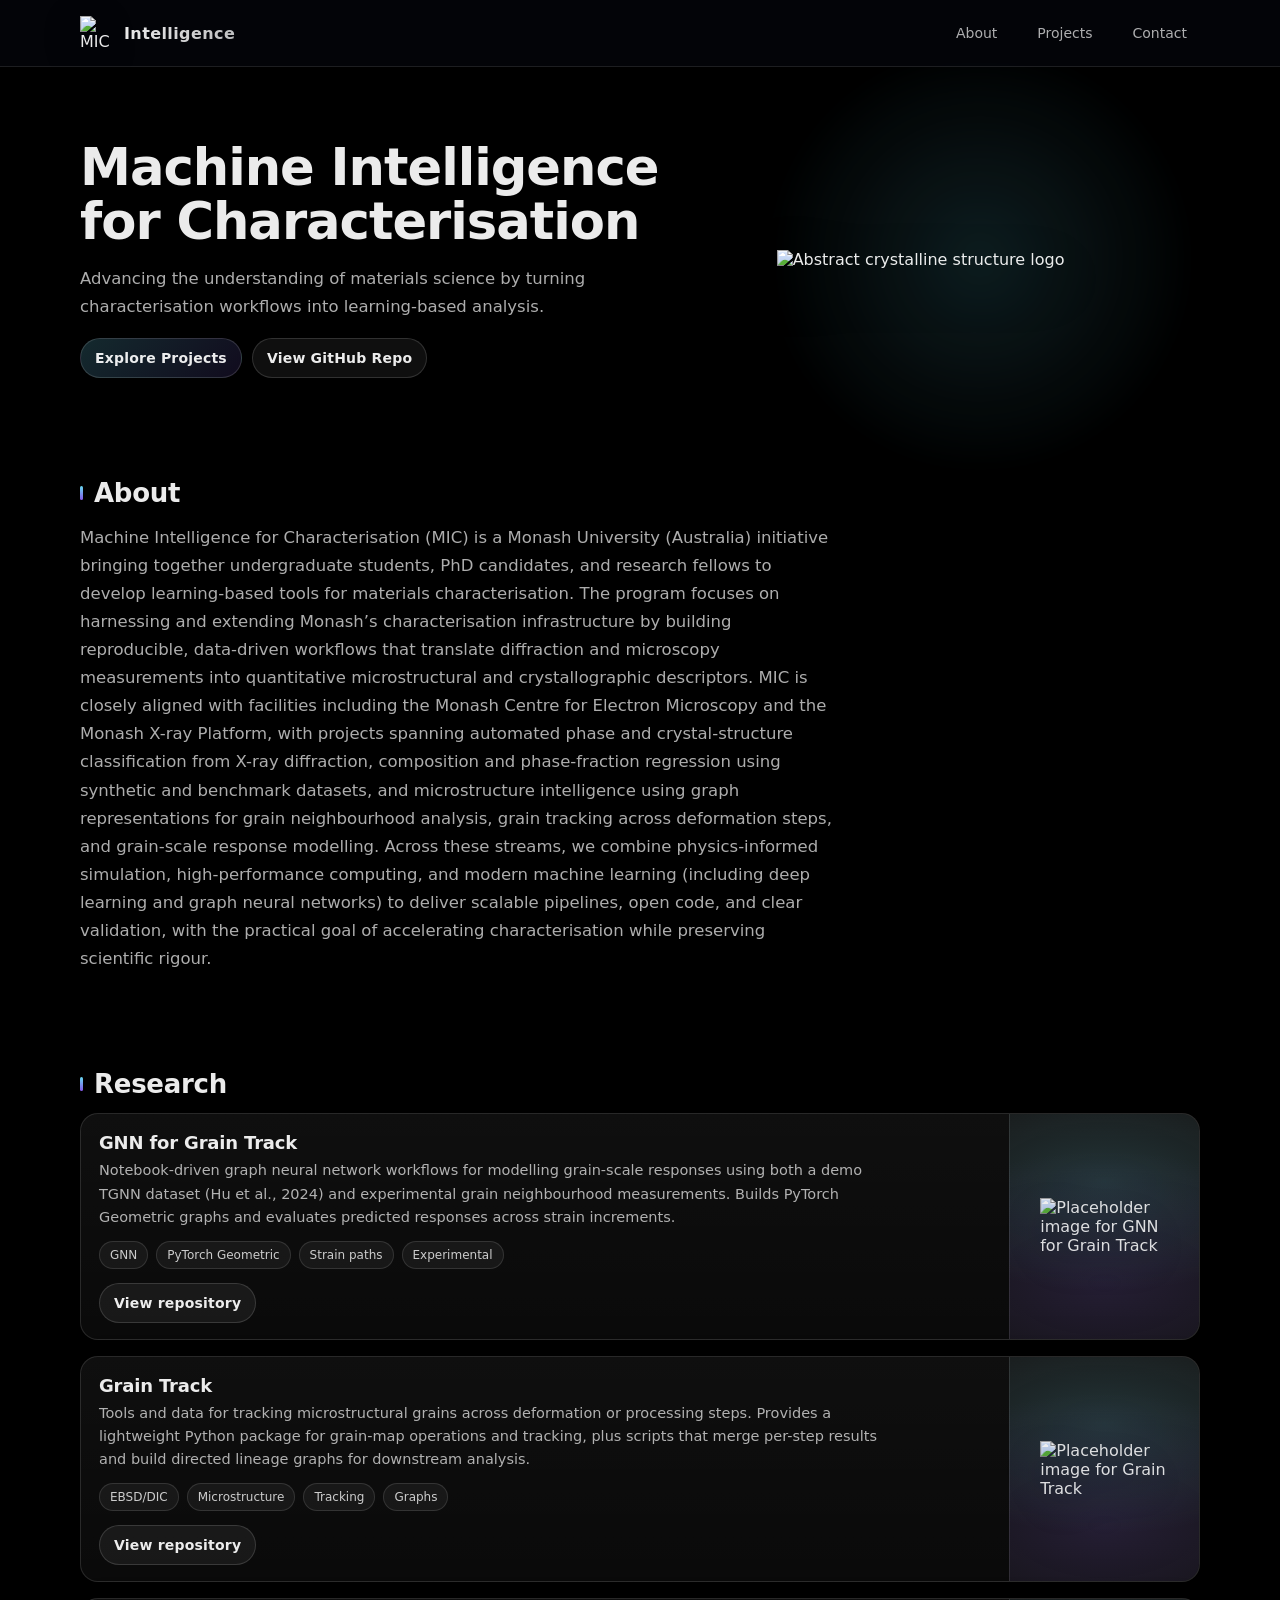
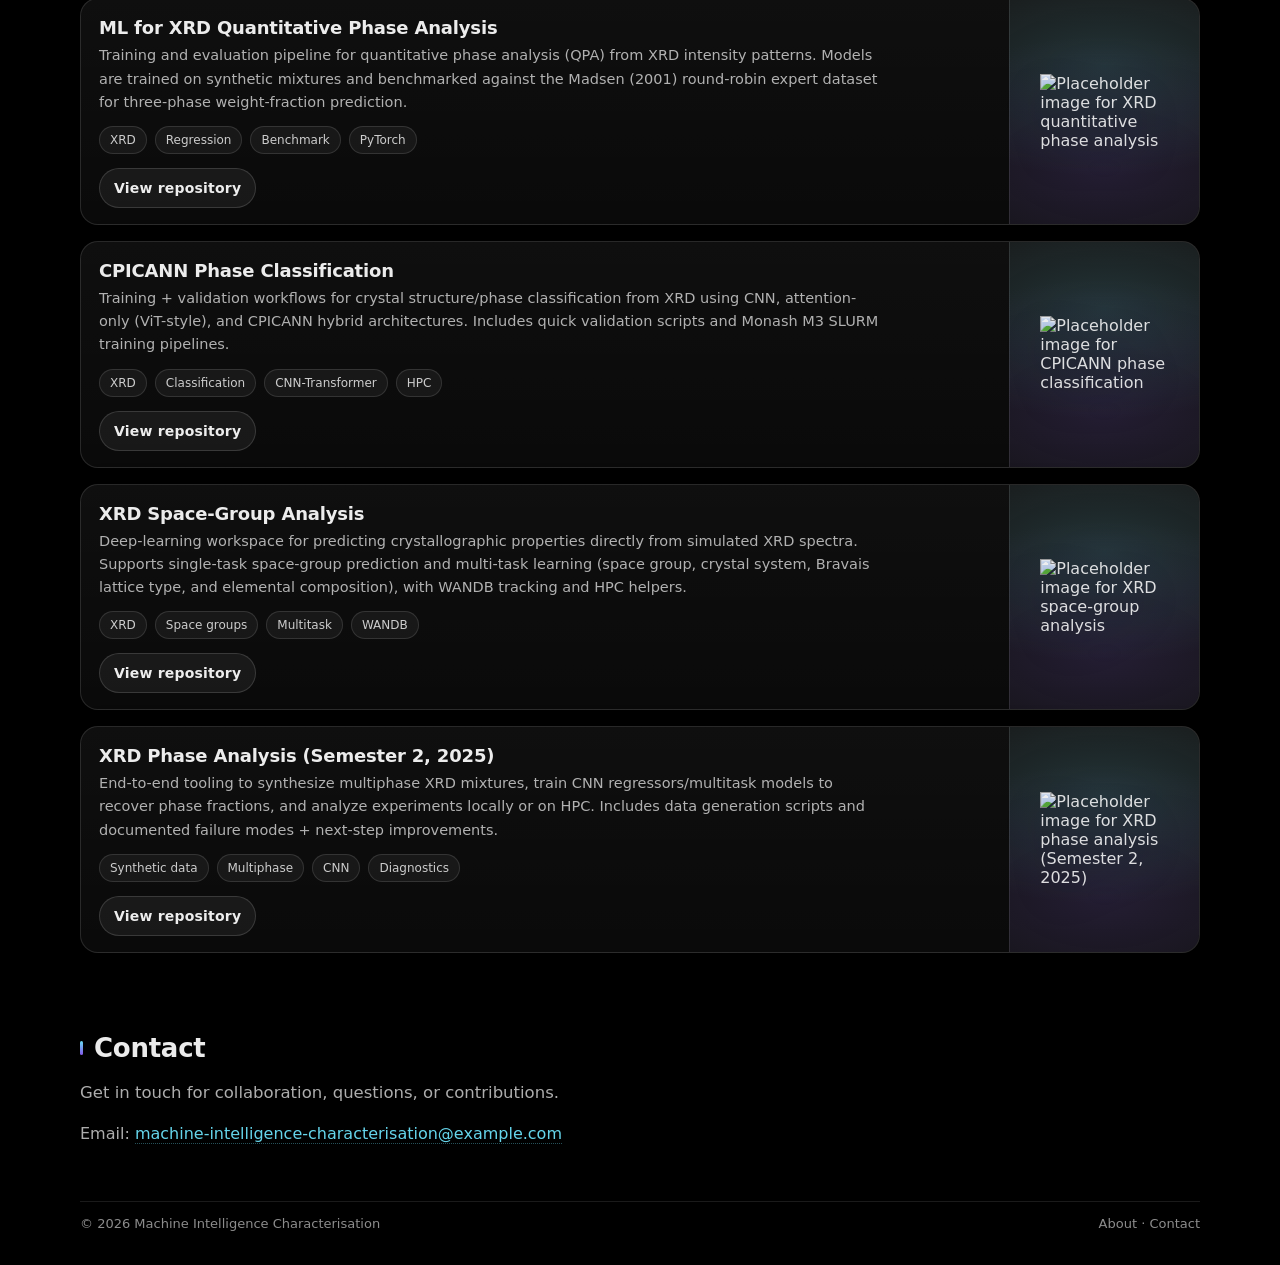
==== commit 71ae048c: "styling update" ====
--- a/index.html
+++ b/index.html
@@ -10,7 +10,6 @@
 </head>
 
 <body class="page-home">
-  <a class="skip-link" href="#home">Skip to content</a>
 
   <!-- ========== NAV ========== -->
   <header class="nav">
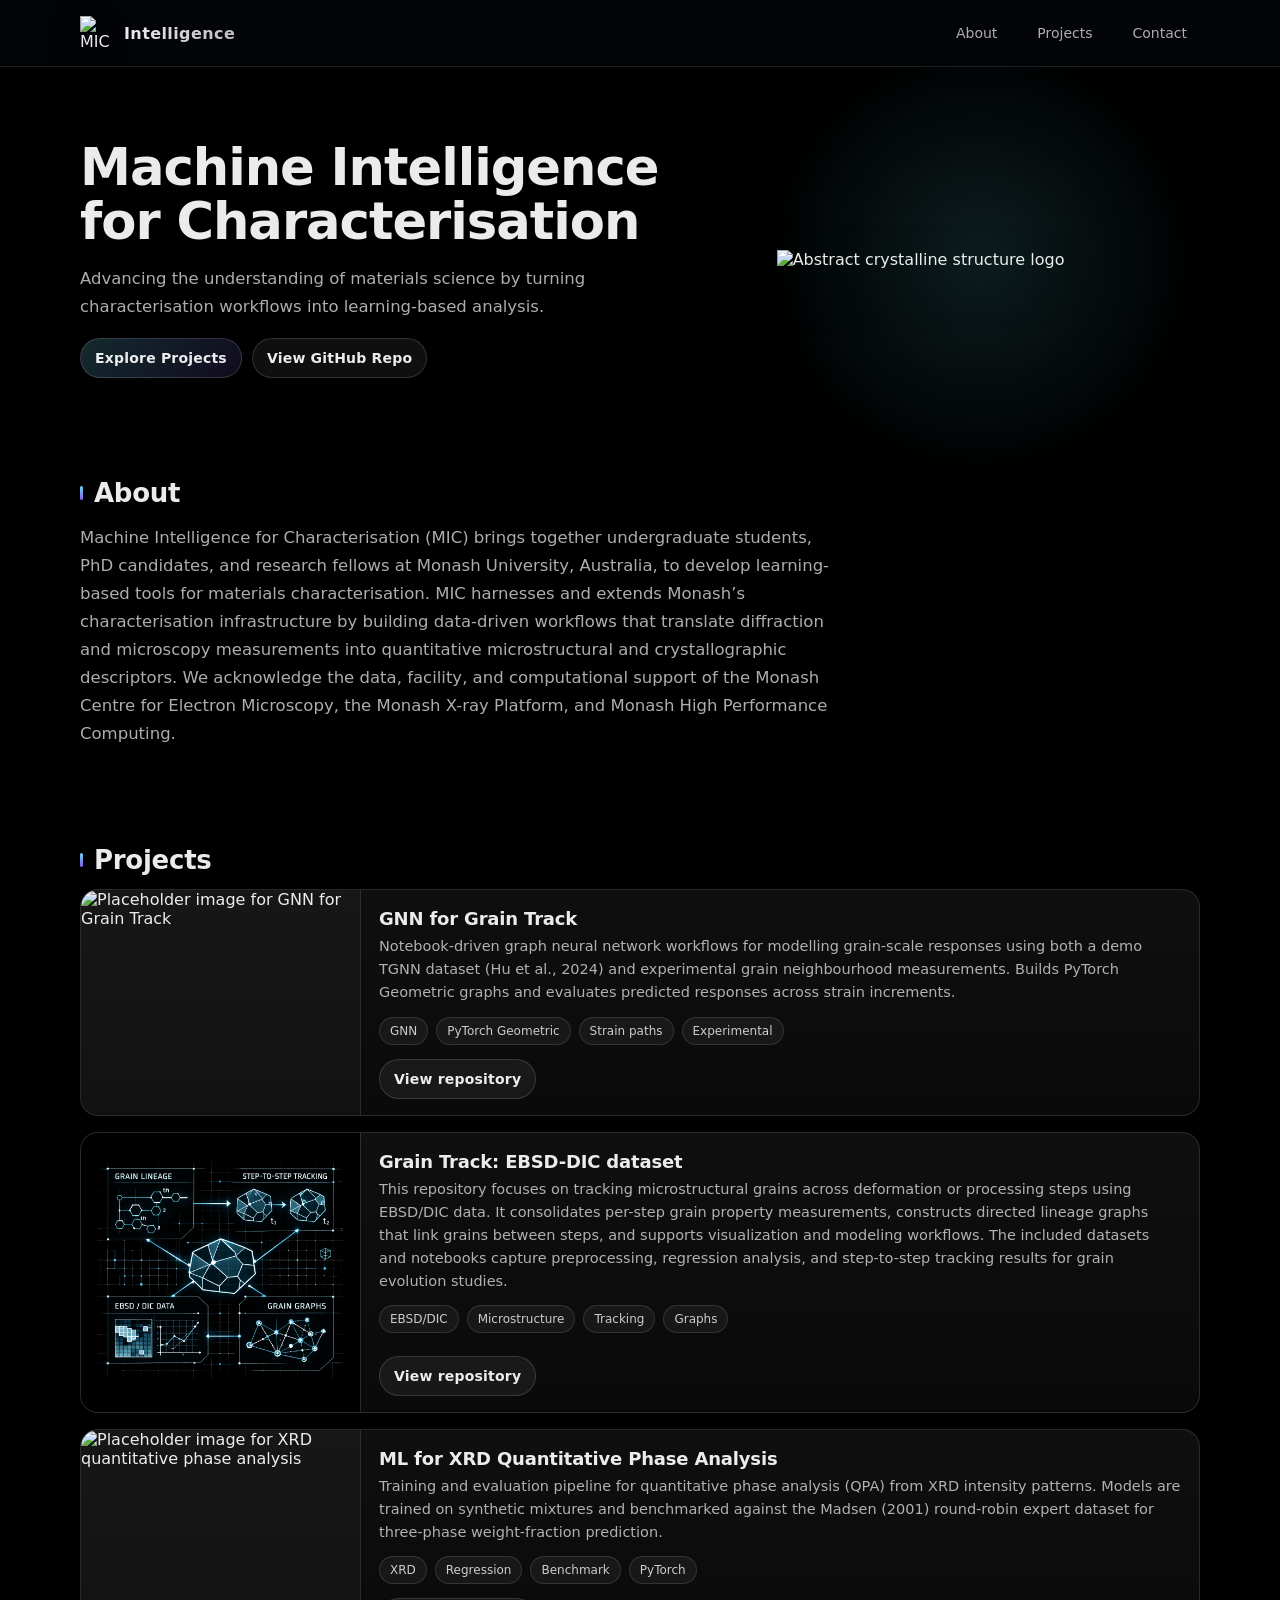
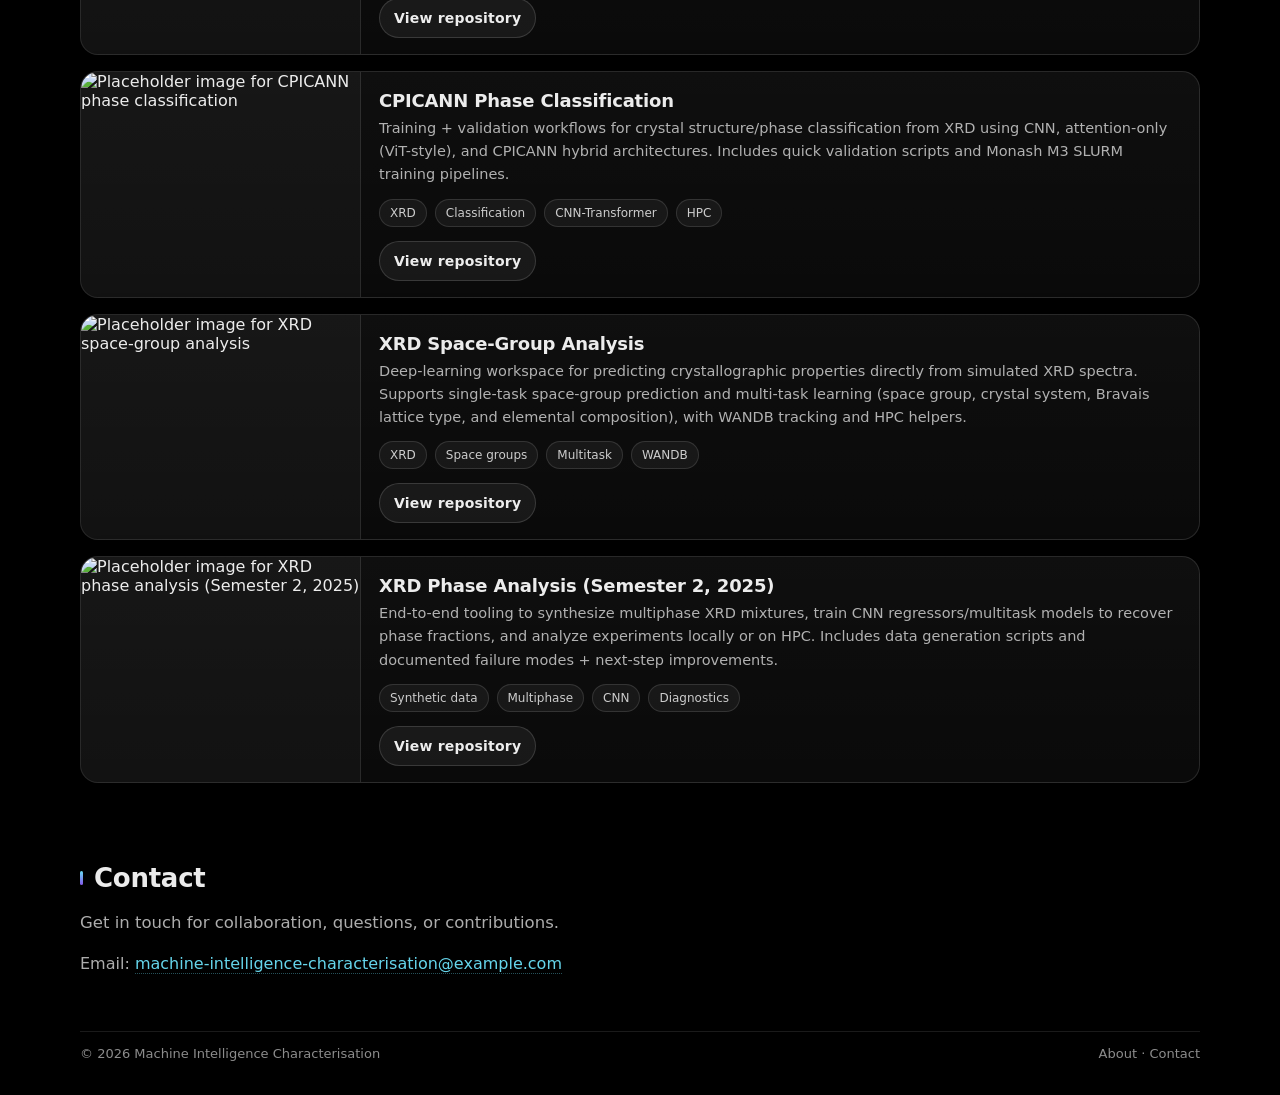
==== commit 6d5026fb: "styling update" ====
--- a/index.html
+++ b/index.html
@@ -62,24 +62,14 @@
       <h2 class="section-title" id="about-title">About</h2>
 
       <p class="lead">
-        Machine Intelligence for Characterisation (MIC) is a Monash University (Australia) initiative bringing together
-        undergraduate students, PhD candidates, and research fellows to develop learning-based tools for materials
-        characterisation. The program focuses on harnessing and extending Monash’s characterisation infrastructure by building
-        reproducible, data-driven workflows that translate diffraction and microscopy measurements into quantitative
-        microstructural and crystallographic descriptors. MIC is closely aligned with facilities including the Monash Centre
-        for Electron Microscopy and the Monash X-ray Platform, with projects spanning automated phase and crystal-structure
-        classification from X-ray diffraction, composition and phase-fraction regression using synthetic and benchmark
-        datasets, and microstructure intelligence using graph representations for grain neighbourhood analysis, grain tracking
-        across deformation steps, and grain-scale response modelling. Across these streams, we combine physics-informed
-        simulation, high-performance computing, and modern machine learning (including deep learning and graph neural
-        networks) to deliver scalable pipelines, open code, and clear validation, with the practical goal of accelerating
-        characterisation while preserving scientific rigour.
+        Machine Intelligence for Characterisation (MIC) brings together undergraduate students, PhD candidates, and research fellows at Monash University, Australia, to develop learning-based tools for materials characterisation. MIC harnesses and extends Monash’s characterisation infrastructure by building data-driven workflows that translate diffraction and microscopy measurements into quantitative microstructural and crystallographic descriptors. We acknowledge the data, facility, and computational support of the Monash Centre for Electron Microscopy, the Monash X-ray Platform, and Monash High Performance Computing.
+
       </p>
     </section>
 
     <!-- Research -->
     <section aria-labelledby="projects-title" id="research">
-      <h2 class="section-title" id="projects-title">Research</h2>
+      <h2 class="section-title" id="projects-title">Projects</h2>
 
       <div class="project-grid">
         <!-- 1) GNN for Grain Track -->
@@ -123,20 +113,18 @@
 
         <!-- 2) Grain Track -->
         <article class="project-card project-card--row"
-                 data-href="https://github.com/Machine-Intelligence-Characterisation/grain-track"
+                 data-href="https://github.com/Machine-Intelligence-Characterisation/grain-track-EBSD-DIC.git"
                  role="link" tabindex="0"
                  aria-label="Open repository: Grain Track">
           <div class="project-card__body">
             <h3 class="project-card__title">
-              <a href="https://github.com/Machine-Intelligence-Characterisation/grain-track" target="_blank" rel="noopener noreferrer">
-                Grain Track
-              </a>
-            </h3>
-
-            <p class="project-card__summary">
-              Tools and data for tracking microstructural grains across deformation or processing steps.
-              Provides a lightweight Python package for grain-map operations and tracking, plus scripts that merge
-              per-step results and build directed lineage graphs for downstream analysis.
+              <a href="https://github.com/Machine-Intelligence-Characterisation/grain-track-EBSD-DIC.git" target="_blank" rel="noopener noreferrer">
+                Grain Track: EBSD-DIC dataset
+              </a>
+            </h3>
+
+            <p class="project-card__summary">
+              This repository focuses on tracking microstructural grains across deformation or processing steps using EBSD/DIC data. It consolidates per-step grain property measurements, constructs directed lineage graphs that link grains between steps, and supports visualization and modeling workflows. The included datasets and notebooks capture preprocessing, regression analysis, and step-to-step tracking results for grain evolution studies.
             </p>
 
             <div class="project-card__meta" aria-label="Tags">
@@ -148,17 +136,21 @@
 
             <div class="project-card__actions">
               <a class="btn btn--secondary"
-                 href="https://github.com/Machine-Intelligence-Characterisation/grain-track"
-                 target="_blank" rel="noopener noreferrer">
-                View repository
-              </a>
-            </div>
-          </div>
-
-          <div class="project-card__thumb" aria-hidden="true">
-            <img src="assets/MIC.png" alt="Placeholder image for Grain Track" />
-          </div>
-        </article>
+                 href="https://github.com/Machine-Intelligence-Characterisation/grain-track-EBSD-DIC.git"
+                 target="_blank" rel="noopener noreferrer">
+                View repository
+              </a>
+            </div>
+          </div>
+
+          <div class="project-card__thumb" aria-hidden="true">
+            <img src="assets/grain-track-EBSD-DIC.png" alt="Placeholder image for Grain Track" />
+          </div>
+        </article>
+
+
+
+
 
         <!-- 3) ML for XRD Quantitative Phase Analysis -->
         <article class="project-card project-card--row"
--- a/assets/styles.css
+++ b/assets/styles.css
@@ -1,55 +1,62 @@
-/* ===============================
-   MIC Tech Style (drop-in)
-   =============================== */
+/* ==========================================================================
+   MIC Website Stylesheet (Complete, No Bottom Gap Thumbnails)
+   --------------------------------------------------------------------------
+   Guarantees:
+   - Pure black background
+   - Floating hero image (no box)
+   - Project cards:
+     * Left thumbnail column is responsive width (not fixed px)
+     * Thumbnail image fills the entire left column height (no bottom gap)
+     * Left column always reaches card bottom (grid stretch)
+     * Full summary text is shown (no clamp)
+   ========================================================================== */
 
    :root{
-    /* Palette */
-    --bg: #070a12;
-    --bg-2: #0b1020;
+    /* Colors */
+    --bg: #000;
+    --text: rgba(255,255,255,.92);
+    --muted: rgba(255,255,255,.68);
+    --faint: rgba(255,255,255,.55);
+  
+    --primary: #6ee7ff;
+    --primary-2: #8b5cf6;
+  
+    /* Surfaces */
     --panel: rgba(255,255,255,.06);
     --panel-2: rgba(255,255,255,.09);
     --border: rgba(255,255,255,.12);
   
-    --text: rgba(255,255,255,.92);
-    --muted: rgba(255,255,255,.68);
-    --faint: rgba(255,255,255,.55);
-  
-    --primary: #6ee7ff;
-    --primary-2: #8b5cf6;
-    --accent: #22c55e;
-  
     /* Layout */
     --container: 1120px;
     --radius: 18px;
   
+    /* Responsive thumbnail column width */
+    --thumb-col: clamp(180px, 22vw, 280px);
+  
+    /* Minimum height for cards so the thumb has a real area to fill */
+    --card-min-h: 220px;
+  
     /* Shadows */
     --shadow: 0 14px 50px rgba(0,0,0,.45);
     --shadow-soft: 0 10px 30px rgba(0,0,0,.28);
   
-    /* Type */
+    /* Typography */
     --font: ui-sans-serif, system-ui, -apple-system, "Segoe UI", Roboto, Helvetica, Arial, "Apple Color Emoji", "Segoe UI Emoji";
   }
   
-  * { box-sizing: border-box; }
-  html, body { height: 100%; }
-  html { scroll-behavior: smooth; }
+  *{ box-sizing: border-box; }
+  html, body{ height: 100%; }
+  html{ scroll-behavior: smooth; }
   
   body{
     margin: 0;
     font-family: var(--font);
     color: var(--text);
-    background: #000;
+    background: var(--bg);
     overflow-x: hidden;
   }
   
-  body::before{
-    display: none;
-  }
-  
-  a{
-    color: inherit;
-    text-decoration: none;
-  }
+  a{ color: inherit; text-decoration: none; }
   a:hover{ text-decoration: none; }
   
   .container{
@@ -57,10 +64,23 @@
     margin: 0 auto;
   }
   
-  /* ===============================
+  /* Skip link */
+  .skip-link{
+    position: absolute;
+    left: -999px;
+    top: 12px;
+    padding: 10px 12px;
+    border-radius: 10px;
+    background: rgba(255,255,255,.10);
+    border: 1px solid rgba(255,255,255,.18);
+    color: var(--text);
+    z-index: 100;
+  }
+  .skip-link:focus{ left: 12px; }
+  
+  /* ==========================================================================
      NAV
-     =============================== */
-  
+     ========================================================================== */
   .nav{
     position: sticky;
     top: 0;
@@ -93,7 +113,6 @@
   .brand__name{
     font-weight: 700;
     letter-spacing: .4px;
-    text-transform: none;
     background: linear-gradient(90deg, var(--text), rgba(255,255,255,.75));
     -webkit-background-clip: text;
     background-clip: text;
@@ -122,11 +141,11 @@
     transform: translateY(-1px);
   }
   
-  /* ===============================
+  /* ==========================================================================
      TYPOGRAPHY
-     =============================== */
-  
+     ========================================================================== */
   h1,h2,h3{ margin: 0 0 10px; }
+  
   h1{
     font-size: clamp(34px, 4vw, 54px);
     line-height: 1.05;
@@ -164,10 +183,9 @@
   .muted{ color: var(--muted); }
   .tiny{ color: var(--faint); font-size: 13px; }
   
-  /* ===============================
+  /* ==========================================================================
      BUTTONS + CHIPS
-     =============================== */
-  
+     ========================================================================== */
   .btn{
     display: inline-flex;
     align-items: center;
@@ -190,19 +208,13 @@
     border-color: rgba(255,255,255,.22);
     box-shadow: 0 16px 44px rgba(0,0,0,.35);
   }
-  
-  .btn:active{
-    transform: translateY(0px);
-  }
+  .btn:active{ transform: translateY(0px); }
   
   .btn--secondary{
     background: rgba(255,255,255,.06);
     box-shadow: none;
   }
-  
-  .btn--secondary:hover{
-    background: rgba(255,255,255,.09);
-  }
+  .btn--secondary:hover{ background: rgba(255,255,255,.09); }
   
   .chip{
     display: inline-flex;
@@ -215,13 +227,10 @@
     background: rgba(255,255,255,.05);
   }
   
-  /* ===============================
-     MASTHEAD
-     =============================== */
-  
-  .masthead{
-    padding: 56px 0 22px;
-  }
+  /* ==========================================================================
+     MASTHEAD / HERO
+     ========================================================================== */
+  .masthead{ padding: 56px 0 22px; }
   
   .masthead__grid{
     display: grid;
@@ -230,9 +239,7 @@
     align-items: center;
   }
   
-  .masthead__content{
-    padding: 18px 0;
-  }
+  .masthead__content{ padding: 18px 0; }
   
   .cta{
     display: flex;
@@ -241,62 +248,50 @@
     margin-top: 16px;
   }
   
-  /* Right-side "hero" art */
-/* Restore "old" hero image style (no visible box) */
-
-.logo-art{
-  display: flex;
-  align-items: center;
-  justify-content: flex-end;
-
-  background: transparent;
-  border: 0;
-  box-shadow: none;
-  padding: 0;
-  border-radius: 0;
-
-  position: relative;
-  overflow: visible;
-}
-
-.logo-art::after{
-  display: none;
-}
-
-.logo-art::before{
-  content: "";
-  position: absolute;
-  right: -40px;
-  top: 50%;
-  transform: translateY(-50%);
-  width: 520px;
-  height: 520px;
-  background: radial-gradient(circle at 50% 50%, rgba(110,231,255,.14), transparent 60%);
-  filter: blur(10px);
-  opacity: .9;
-  pointer-events: none;
-}
-
-.logo-art img{
-  width: min(440px, 86%);
-  height: auto;
-  position: relative;
-  z-index: 1;
-  filter: drop-shadow(0 18px 28px rgba(0,0,0,.30));
-}
-  
-  /* ===============================
+  /* Floating hero image (no box) */
+  .logo-art{
+    display: flex;
+    align-items: center;
+    justify-content: flex-end;
+    background: transparent;
+    border: 0;
+    box-shadow: none;
+    padding: 0;
+    border-radius: 0;
+    position: relative;
+    overflow: visible;
+  }
+  
+  .logo-art::before{
+    content: "";
+    position: absolute;
+    right: -40px;
+    top: 50%;
+    transform: translateY(-50%);
+    width: 520px;
+    height: 520px;
+    background: radial-gradient(circle at 50% 50%, rgba(110,231,255,.14), transparent 60%);
+    filter: blur(10px);
+    opacity: .9;
+    pointer-events: none;
+  }
+  
+  .logo-art img{
+    width: min(440px, 86%);
+    height: auto;
+    position: relative;
+    z-index: 1;
+    filter: drop-shadow(0 18px 28px rgba(0,0,0,.30));
+  }
+  
+  /* ==========================================================================
      SECTIONS
-     =============================== */
-  
-  section{
-    padding: 20px 0;
-  }
-  
-  /* ===============================
-     PROJECT GRID + CARDS
-     =============================== */
-  
+     ========================================================================== */
+  section{ padding: 20px 0; }
+  
+  /* ==========================================================================
+     PROJECT GRID + CARDS (no bottom gap)
+     ========================================================================== */
   .project-grid{
     display: grid;
     grid-template-columns: 1fr;
@@ -314,13 +309,13 @@
     transition: transform .16s ease, border-color .16s ease, box-shadow .16s ease;
   }
   
-  /* Hover glow */
   .project-card::before{
     content: "";
     position: absolute;
     inset: -2px;
-    background: radial-gradient(600px 280px at 30% 20%, rgba(110,231,255,.22), transparent 55%),
-                radial-gradient(600px 280px at 80% 60%, rgba(139,92,246,.22), transparent 55%);
+    background:
+      radial-gradient(600px 280px at 30% 20%, rgba(110,231,255,.22), transparent 55%),
+      radial-gradient(600px 280px at 80% 60%, rgba(139,92,246,.22), transparent 55%);
     opacity: 0;
     transition: opacity .16s ease;
     pointer-events: none;
@@ -331,21 +326,49 @@
     border-color: rgba(255,255,255,.22);
     box-shadow: 0 18px 60px rgba(0,0,0,.45);
   }
-  
-  .project-card:hover::before{
-    opacity: 1;
-  }
+  .project-card:hover::before{ opacity: 1; }
   
   .project-card--row{
     display: grid;
-    grid-template-columns: 1fr 190px;
+    grid-template-columns: var(--thumb-col) 1fr;
+    grid-template-areas: "thumb body";
+    align-items: stretch;
     gap: 0;
+  
+    /* Gives the image a guaranteed height to fill, while still allowing growth */
+    min-height: var(--card-min-h);
+  }
+  
+  .project-card__thumb{ grid-area: thumb; }
+  .project-card__body{ grid-area: body; }
+  
+  .project-card__thumb{
+    align-self: stretch;
+    overflow: hidden;
+    border-right: 1px solid rgba(255,255,255,.10);
+    background: rgba(255,255,255,.03);
+  
+    /* make sure the image can fill the entire column height */
+    position: relative;
+  }
+  
+  .project-card__thumb img{
+    /* This is the key: fill the whole left column, no gap at bottom */
+    width: 100%;
+    height: 100%;
+    object-fit: cover;
+    display: block;
+    opacity: 1;
+    filter: none;
   }
   
   .project-card__body{
     padding: 18px 18px 16px;
     position: relative;
     z-index: 1;
+  
+    display: flex;
+    flex-direction: column;
   }
   
   .project-card__title{
@@ -353,21 +376,15 @@
     letter-spacing: -0.01em;
     margin-bottom: 6px;
   }
-  
-  .project-card__title a{
-    color: var(--text);
-  }
-  
-  .project-card__title a:hover{
-    color: rgba(255,255,255,.95);
-  }
+  .project-card__title a{ color: var(--text); }
+  .project-card__title a:hover{ color: rgba(255,255,255,.95); }
   
   .project-card__summary{
     margin: 0;
     color: var(--muted);
     line-height: 1.6;
     font-size: 14.5px;
-    max-width: 85ch;
+    max-width: 95ch;
   }
   
   .project-card__meta{
@@ -378,49 +395,26 @@
   }
   
   .project-card__actions{
-    margin-top: 14px;
-  }
-  
-  .project-card__thumb{
-    border-left: 1px solid rgba(255,255,255,.10);
-    background: radial-gradient(400px 200px at 50% 30%, rgba(110,231,255,.14), transparent 55%),
-                radial-gradient(400px 220px at 50% 75%, rgba(139,92,246,.14), transparent 60%),
-                rgba(255,255,255,.03);
-    display: flex;
-    align-items: center;
-    justify-content: center;
-    position: relative;
-  }
-  
-  .project-card__thumb img{
-    width: 68%;
-    height: auto;
-    opacity: .92;
-    filter: drop-shadow(0 16px 22px rgba(0,0,0,.35));
-  }
-  
-  /* Keyboard focus for cards */
+    margin-top: auto;
+    padding-top: 14px;
+  }
+  
   .project-card[tabindex="0"]:focus{
     outline: none;
     border-color: rgba(110,231,255,.55);
     box-shadow: 0 0 0 3px rgba(110,231,255,.18), var(--shadow-soft);
   }
   
-  /* ===============================
+  /* ==========================================================================
      CONTACT + FOOTER
-     =============================== */
-  
+     ========================================================================== */
   #contact a{
     color: rgba(110,231,255,.92);
     border-bottom: 1px dotted rgba(110,231,255,.35);
   }
-  #contact a:hover{
-    border-bottom-color: rgba(110,231,255,.6);
-  }
-  
-  footer.container{
-    padding: 22px 0 34px;
-  }
+  #contact a:hover{ border-bottom-color: rgba(110,231,255,.6); }
+  
+  footer.container{ padding: 22px 0 34px; }
   
   .foot{
     display: flex;
@@ -431,34 +425,35 @@
     border-top: 1px solid rgba(255,255,255,.10);
   }
   
-  /* ===============================
+  /* ==========================================================================
      RESPONSIVE
-     =============================== */
-  
-     @media (max-width: 920px){
-      .masthead__grid{ grid-template-columns: 1fr; }
-      .logo-art{
-        order: -1;
-        padding: 0; /* change from 22px */
-        justify-content: center;
-      }
+     ========================================================================== */
+  @media (max-width: 920px){
+    .masthead__grid{ grid-template-columns: 1fr; }
+    .logo-art{
+      order: -1;
+      padding: 0;
+      justify-content: center;
     }
+  }
   
   @media (max-width: 720px){
-    .links{
-      gap: 6px;
-    }
-    .links a{
-      padding: 9px 10px;
-    }
+    .links{ gap: 6px; }
+    .links a{ padding: 9px 10px; }
+  
     .project-card--row{
       grid-template-columns: 1fr;
+      grid-template-areas:
+        "thumb"
+        "body";
     }
+  
     .project-card__thumb{
-      border-left: 0;
+      border-right: 0;
       border-top: 1px solid rgba(255,255,255,.10);
-      padding: 18px 0;
+      min-height: 240px; /* ensures the image is tall enough on mobile */
     }
+  
     .foot{
       flex-direction: column;
       align-items: flex-start;
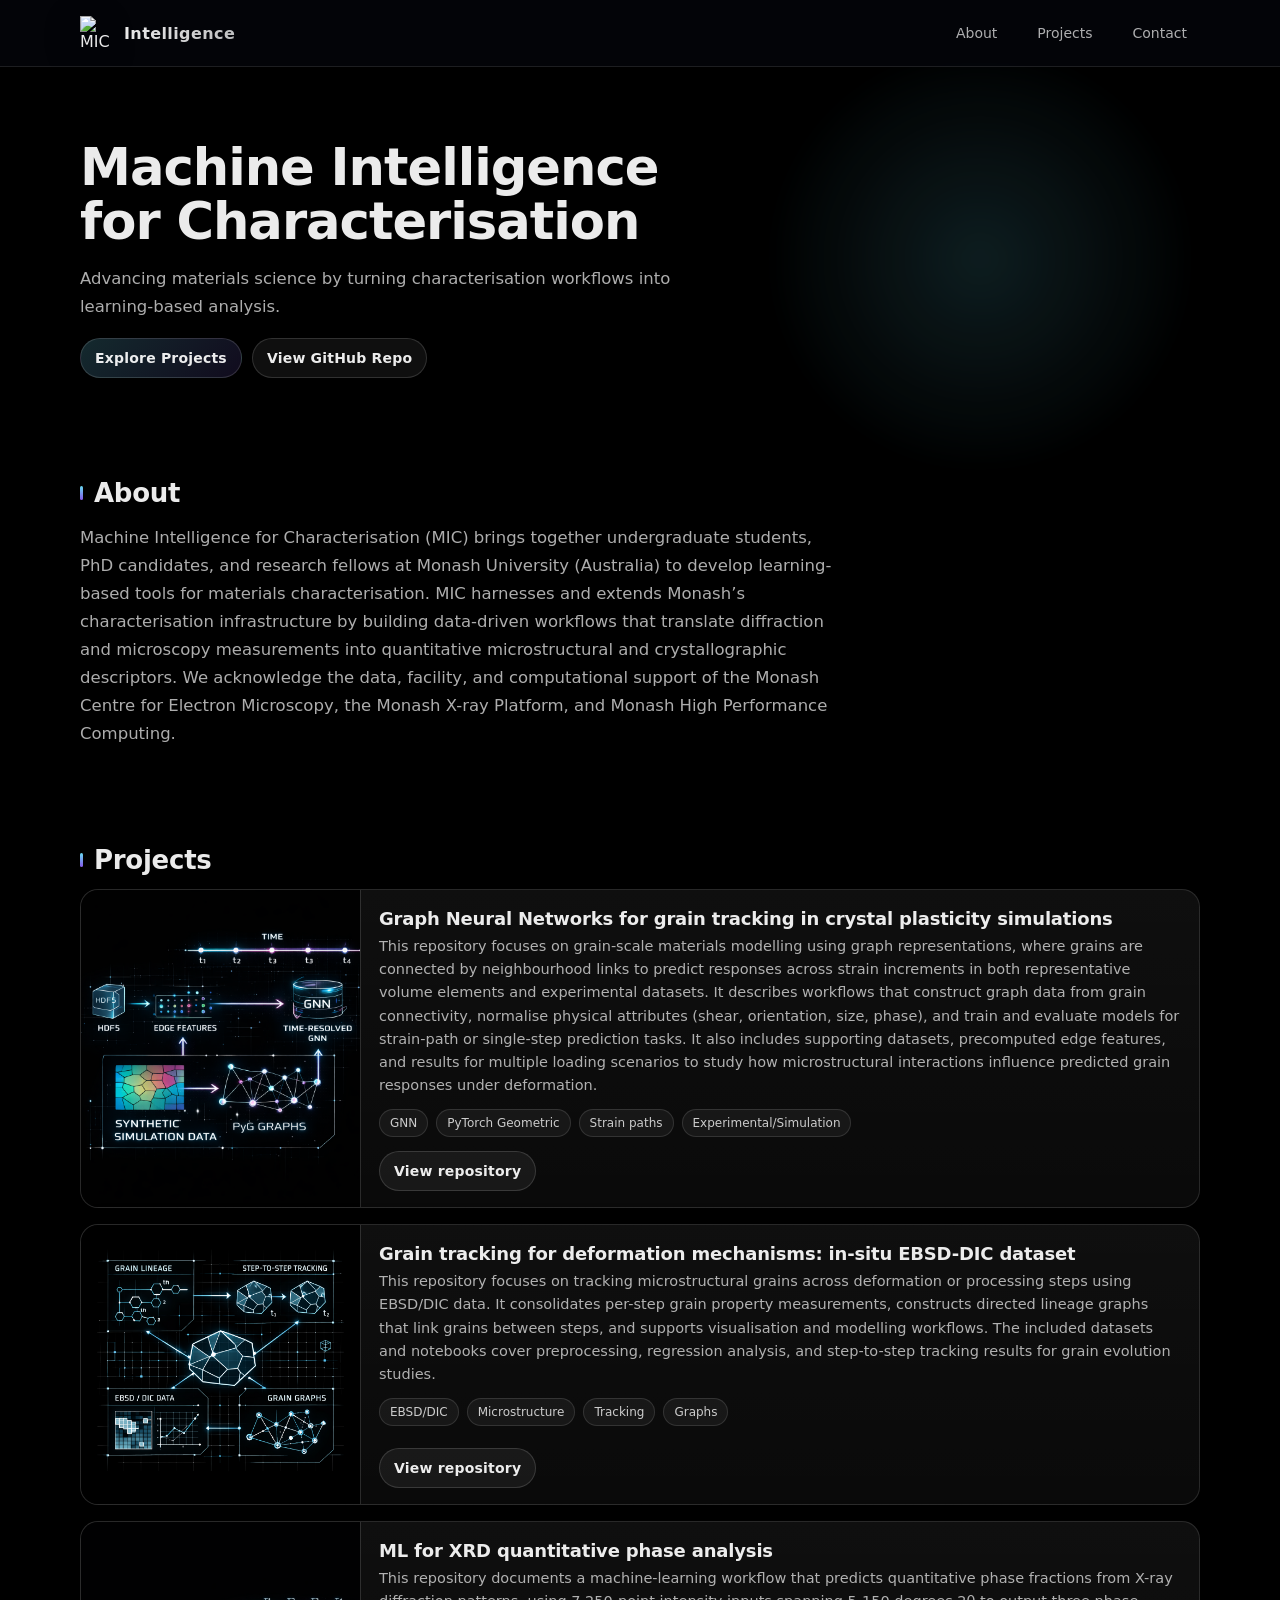
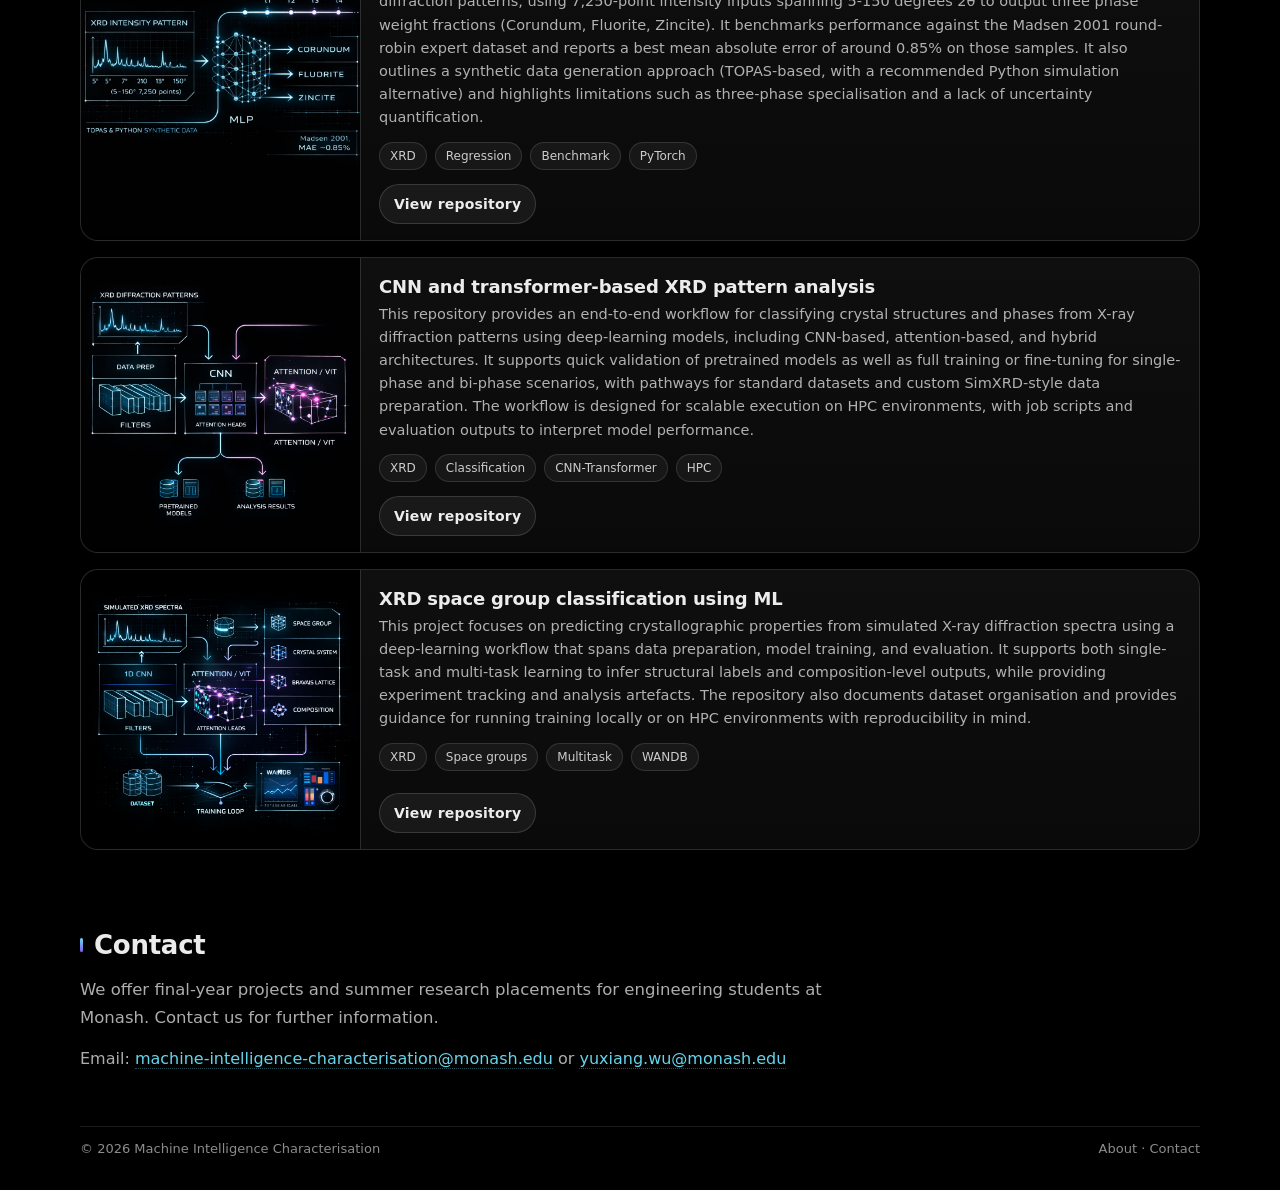
==== commit 4b3af047: "major styling update" ====
--- a/index.html
+++ b/index.html
@@ -10,6 +10,7 @@
 </head>
 
 <body class="page-home">
+  <a class="skip-link" href="#main">Skip to content</a>
 
   <!-- ========== NAV ========== -->
   <header class="nav">
@@ -28,15 +29,14 @@
   </header>
 
   <!-- ========== MAIN ========== -->
-  <main class="container">
+  <main class="container" id="main">
     <!-- Masthead -->
-    <section class="masthead" id="home">
+    <section class="masthead" id="home" aria-labelledby="site-title">
       <div class="masthead__grid">
-        <!-- LEFT: text -->
         <div class="masthead__content">
-          <h1>Machine Intelligence for Characterisation</h1>
+          <h1 id="site-title">Machine Intelligence for Characterisation</h1>
           <p class="lead">
-            Advancing the understanding of materials science by turning characterisation workflows into learning-based analysis.
+            Advancing materials science by turning characterisation workflows into learning-based analysis.
           </p>
 
           <div class="cta">
@@ -50,9 +50,8 @@
           </div>
         </div>
 
-        <!-- RIGHT: large logo image -->
         <div class="logo-art" aria-hidden="true">
-          <img src="assets/MIC.png" alt="Abstract crystalline structure logo" />
+          <img src="assets/MIC.png" alt="" />
         </div>
       </div>
     </section>
@@ -62,69 +61,82 @@
       <h2 class="section-title" id="about-title">About</h2>
 
       <p class="lead">
-        Machine Intelligence for Characterisation (MIC) brings together undergraduate students, PhD candidates, and research fellows at Monash University, Australia, to develop learning-based tools for materials characterisation. MIC harnesses and extends Monash’s characterisation infrastructure by building data-driven workflows that translate diffraction and microscopy measurements into quantitative microstructural and crystallographic descriptors. We acknowledge the data, facility, and computational support of the Monash Centre for Electron Microscopy, the Monash X-ray Platform, and Monash High Performance Computing.
-
+        Machine Intelligence for Characterisation (MIC) brings together undergraduate students, PhD candidates, and research fellows at Monash University (Australia) to develop learning-based tools for materials characterisation. MIC harnesses and extends Monash’s characterisation infrastructure by building data-driven workflows that translate diffraction and microscopy measurements into quantitative microstructural and crystallographic descriptors. We acknowledge the data, facility, and computational support of the Monash Centre for Electron Microscopy, the Monash X-ray Platform, and Monash High Performance Computing.
       </p>
     </section>
 
-    <!-- Research -->
+    <!-- Projects -->
     <section aria-labelledby="projects-title" id="research">
       <h2 class="section-title" id="projects-title">Projects</h2>
 
       <div class="project-grid">
         <!-- 1) GNN for Grain Track -->
         <article class="project-card project-card--row"
-                 data-href="https://github.com/Machine-Intelligence-Characterisation/GNN-for-Grain-Track"
-                 role="link" tabindex="0"
-                 aria-label="Open repository: GNN for Grain Track">
-          <div class="project-card__body">
-            <h3 class="project-card__title">
-              <a href="https://github.com/Machine-Intelligence-Characterisation/GNN-for-Grain-Track" target="_blank" rel="noopener noreferrer">
-                GNN for Grain Track
-              </a>
-            </h3>
-
-            <p class="project-card__summary">
-              Notebook-driven graph neural network workflows for modelling grain-scale responses using both a demo TGNN
-              dataset (Hu et al., 2024) and experimental grain neighbourhood measurements. Builds PyTorch Geometric graphs
-              and evaluates predicted responses across strain increments.
+                 data-href="https://github.com/Machine-Intelligence-Characterisation/GNN-for-grain-track"
+                 role="link" tabindex="0"
+                 aria-label="Open repository: Graph Neural Networks for grain tracking in crystal plasticity simulations">
+
+          <div class="project-card__body">
+            <a class="stretched-link"
+               href="https://github.com/Machine-Intelligence-Characterisation/GNN-for-grain-track"
+               target="_blank"
+               rel="noopener noreferrer"
+               aria-label="Open repository: Graph Neural Networks for grain tracking in crystal plasticity simulations"></a>
+
+            <h3 class="project-card__title">
+              <a href="https://github.com/Machine-Intelligence-Characterisation/GNN-for-grain-track"
+                 target="_blank" rel="noopener noreferrer">
+                Graph Neural Networks for grain tracking in crystal plasticity simulations
+              </a>
+            </h3>
+
+            <p class="project-card__summary">
+              This repository focuses on grain-scale materials modelling using graph representations, where grains are connected by neighbourhood links to predict responses across strain increments in both representative volume elements and experimental datasets. It describes workflows that construct graph data from grain connectivity, normalise physical attributes (shear, orientation, size, phase), and train and evaluate models for strain-path or single-step prediction tasks. It also includes supporting datasets, precomputed edge features, and results for multiple loading scenarios to study how microstructural interactions influence predicted grain responses under deformation.
             </p>
 
             <div class="project-card__meta" aria-label="Tags">
               <span class="chip">GNN</span>
               <span class="chip">PyTorch Geometric</span>
               <span class="chip">Strain paths</span>
-              <span class="chip">Experimental</span>
-            </div>
-
-            <div class="project-card__actions">
-              <a class="btn btn--secondary"
-                 href="https://github.com/Machine-Intelligence-Characterisation/GNN-for-Grain-Track"
-                 target="_blank" rel="noopener noreferrer">
-                View repository
-              </a>
-            </div>
-          </div>
-
-          <div class="project-card__thumb" aria-hidden="true">
-            <img src="assets/MIC.png" alt="Placeholder image for GNN for Grain Track" />
+              <span class="chip">Experimental/Simulation</span>
+            </div>
+
+            <div class="project-card__actions">
+              <a class="btn btn--secondary"
+                 href="https://github.com/Machine-Intelligence-Characterisation/GNN-for-grain-track"
+                 target="_blank" rel="noopener noreferrer">
+                View repository
+              </a>
+            </div>
+          </div>
+
+          <div class="project-card__thumb" aria-hidden="true">
+            <img src="assets/Image-GNN-grain-track.png" alt="" loading="lazy" decoding="async" />
           </div>
         </article>
 
         <!-- 2) Grain Track -->
         <article class="project-card project-card--row"
-                 data-href="https://github.com/Machine-Intelligence-Characterisation/grain-track-EBSD-DIC.git"
-                 role="link" tabindex="0"
-                 aria-label="Open repository: Grain Track">
-          <div class="project-card__body">
-            <h3 class="project-card__title">
-              <a href="https://github.com/Machine-Intelligence-Characterisation/grain-track-EBSD-DIC.git" target="_blank" rel="noopener noreferrer">
-                Grain Track: EBSD-DIC dataset
-              </a>
-            </h3>
-
-            <p class="project-card__summary">
-              This repository focuses on tracking microstructural grains across deformation or processing steps using EBSD/DIC data. It consolidates per-step grain property measurements, constructs directed lineage graphs that link grains between steps, and supports visualization and modeling workflows. The included datasets and notebooks capture preprocessing, regression analysis, and step-to-step tracking results for grain evolution studies.
+                 data-href="https://github.com/Machine-Intelligence-Characterisation/EM_grain-track-EBSD-DIC"
+                 role="link" tabindex="0"
+                 aria-label="Open repository: Grain Tracking for deformation mechanisms: in-situ EBSD-DIC dataset">
+
+          <div class="project-card__body">
+            <a class="stretched-link"
+               href="https://github.com/Machine-Intelligence-Characterisation/EM_grain-track-EBSD-DIC"
+               target="_blank"
+               rel="noopener noreferrer"
+               aria-label="Open repository: Grain Tracking for deformation mechanisms: in-situ EBSD-DIC dataset"></a>
+
+            <h3 class="project-card__title">
+              <a href="https://github.com/Machine-Intelligence-Characterisation/EM_grain-track-EBSD-DIC"
+                 target="_blank" rel="noopener noreferrer">
+                Grain tracking for deformation mechanisms: in-situ EBSD-DIC dataset
+              </a>
+            </h3>
+
+            <p class="project-card__summary">
+              This repository focuses on tracking microstructural grains across deformation or processing steps using EBSD/DIC data. It consolidates per-step grain property measurements, constructs directed lineage graphs that link grains between steps, and supports visualisation and modelling workflows. The included datasets and notebooks cover preprocessing, regression analysis, and step-to-step tracking results for grain evolution studies.
             </p>
 
             <div class="project-card__meta" aria-label="Tags">
@@ -136,38 +148,40 @@
 
             <div class="project-card__actions">
               <a class="btn btn--secondary"
-                 href="https://github.com/Machine-Intelligence-Characterisation/grain-track-EBSD-DIC.git"
-                 target="_blank" rel="noopener noreferrer">
-                View repository
-              </a>
-            </div>
-          </div>
-
-          <div class="project-card__thumb" aria-hidden="true">
-            <img src="assets/grain-track-EBSD-DIC.png" alt="Placeholder image for Grain Track" />
-          </div>
-        </article>
-
-
-
-
+                 href="https://github.com/Machine-Intelligence-Characterisation/EM_grain-track-EBSD-DIC"
+                 target="_blank" rel="noopener noreferrer">
+                View repository
+              </a>
+            </div>
+          </div>
+
+          <div class="project-card__thumb" aria-hidden="true">
+            <img src="assets/Image-grain-track-EBSD-DIC.png" alt="" loading="lazy" decoding="async" />
+          </div>
+        </article>
 
         <!-- 3) ML for XRD Quantitative Phase Analysis -->
         <article class="project-card project-card--row"
-                 data-href="https://github.com/Machine-Intelligence-Characterisation/ML-for-XRD-phase-analysis"
-                 role="link" tabindex="0"
-                 aria-label="Open repository: ML for XRD Quantitative Phase Analysis">
-          <div class="project-card__body">
-            <h3 class="project-card__title">
-              <a href="https://github.com/Machine-Intelligence-Characterisation/ML-for-XRD-phase-analysis" target="_blank" rel="noopener noreferrer">
-                ML for XRD Quantitative Phase Analysis
-              </a>
-            </h3>
-
-            <p class="project-card__summary">
-              Training and evaluation pipeline for quantitative phase analysis (QPA) from XRD intensity patterns.
-              Models are trained on synthetic mixtures and benchmarked against the Madsen (2001) round-robin expert dataset
-              for three-phase weight-fraction prediction.
+                 data-href="https://github.com/Machine-Intelligence-Characterisation/XRD_ML-phase-quantitative-analysis"
+                 role="link" tabindex="0"
+                 aria-label="Open repository: ML for XRD quantitative phase analysis">
+
+          <div class="project-card__body">
+            <a class="stretched-link"
+               href="https://github.com/Machine-Intelligence-Characterisation/XRD_ML-phase-quantitative-analysis"
+               target="_blank"
+               rel="noopener noreferrer"
+               aria-label="Open repository: ML for XRD quantitative phase analysis"></a>
+
+            <h3 class="project-card__title">
+              <a href="https://github.com/Machine-Intelligence-Characterisation/XRD_ML-phase-quantitative-analysis"
+                 target="_blank" rel="noopener noreferrer">
+                ML for XRD quantitative phase analysis
+              </a>
+            </h3>
+
+            <p class="project-card__summary">
+              This repository documents a machine-learning workflow that predicts quantitative phase fractions from X-ray diffraction patterns, using 7,250-point intensity inputs spanning 5-150 degrees 2θ to output three phase weight fractions (Corundum, Fluorite, Zincite). It benchmarks performance against the Madsen 2001 round-robin expert dataset and reports a best mean absolute error of around 0.85% on those samples. It also outlines a synthetic data generation approach (TOPAS-based, with a recommended Python simulation alternative) and highlights limitations such as three-phase specialisation and a lack of uncertainty quantification.
             </p>
 
             <div class="project-card__meta" aria-label="Tags">
@@ -179,34 +193,40 @@
 
             <div class="project-card__actions">
               <a class="btn btn--secondary"
-                 href="https://github.com/Machine-Intelligence-Characterisation/ML-for-XRD-phase-analysis"
-                 target="_blank" rel="noopener noreferrer">
-                View repository
-              </a>
-            </div>
-          </div>
-
-          <div class="project-card__thumb" aria-hidden="true">
-            <img src="assets/MIC.png" alt="Placeholder image for XRD quantitative phase analysis" />
-          </div>
-        </article>
-
-        <!-- 4) CPICANN Phase Classification -->
-        <article class="project-card project-card--row"
-                 data-href="https://github.com/Machine-Intelligence-Characterisation/ML-for-CPICANN-phase-analysis"
-                 role="link" tabindex="0"
-                 aria-label="Open repository: CPICANN Phase Classification">
-          <div class="project-card__body">
-            <h3 class="project-card__title">
-              <a href="https://github.com/Machine-Intelligence-Characterisation/ML-for-CPICANN-phase-analysis" target="_blank" rel="noopener noreferrer">
-                CPICANN Phase Classification
-              </a>
-            </h3>
-
-            <p class="project-card__summary">
-              Training + validation workflows for crystal structure/phase classification from XRD using CNN,
-              attention-only (ViT-style), and CPICANN hybrid architectures. Includes quick validation scripts and
-              Monash M3 SLURM training pipelines.
+                 href="https://github.com/Machine-Intelligence-Characterisation/XRD_ML-phase-quantitative-analysis"
+                 target="_blank" rel="noopener noreferrer">
+                View repository
+              </a>
+            </div>
+          </div>
+
+          <div class="project-card__thumb" aria-hidden="true">
+            <img src="assets/Image-XRD-QPA.png" alt="" loading="lazy" decoding="async" />
+          </div>
+        </article>
+
+        <!-- 4) CNN and transformer in XRD pattern analysis -->
+        <article class="project-card project-card--row"
+                 data-href="https://github.com/Machine-Intelligence-Characterisation/XRD_CNN-Transformer-Phase-ID"
+                 role="link" tabindex="0"
+                 aria-label="Open repository: CNN and transformer in XRD pattern analysis">
+
+          <div class="project-card__body">
+            <a class="stretched-link"
+               href="https://github.com/Machine-Intelligence-Characterisation/XRD_CNN-Transformer-Phase-ID"
+               target="_blank"
+               rel="noopener noreferrer"
+               aria-label="Open repository: CNN and transformer in XRD pattern analysis"></a>
+
+            <h3 class="project-card__title">
+              <a href="https://github.com/Machine-Intelligence-Characterisation/XRD_CNN-Transformer-Phase-ID"
+                 target="_blank" rel="noopener noreferrer">
+                CNN and transformer-based XRD pattern analysis
+              </a>
+            </h3>
+
+            <p class="project-card__summary">
+              This repository provides an end-to-end workflow for classifying crystal structures and phases from X-ray diffraction patterns using deep-learning models, including CNN-based, attention-based, and hybrid architectures. It supports quick validation of pretrained models as well as full training or fine-tuning for single-phase and bi-phase scenarios, with pathways for standard datasets and custom SimXRD-style data preparation. The workflow is designed for scalable execution on HPC environments, with job scripts and evaluation outputs to interpret model performance.
             </p>
 
             <div class="project-card__meta" aria-label="Tags">
@@ -218,34 +238,40 @@
 
             <div class="project-card__actions">
               <a class="btn btn--secondary"
-                 href="https://github.com/Machine-Intelligence-Characterisation/ML-for-CPICANN-phase-analysis"
-                 target="_blank" rel="noopener noreferrer">
-                View repository
-              </a>
-            </div>
-          </div>
-
-          <div class="project-card__thumb" aria-hidden="true">
-            <img src="assets/MIC.png" alt="Placeholder image for CPICANN phase classification" />
+                 href="https://github.com/Machine-Intelligence-Characterisation/XRD_CNN-Transformer-Phase-ID"
+                 target="_blank" rel="noopener noreferrer">
+                View repository
+              </a>
+            </div>
+          </div>
+
+          <div class="project-card__thumb" aria-hidden="true">
+            <img src="assets/Image-XRD-CNN-ViT.png" alt="" loading="lazy" decoding="async" />
           </div>
         </article>
 
         <!-- 5) XRD Space-Group Analysis -->
         <article class="project-card project-card--row"
-                 data-href="https://github.com/Machine-Intelligence-Characterisation/ML-for-XRD-SPG-analysis"
-                 role="link" tabindex="0"
-                 aria-label="Open repository: XRD Space-Group Analysis">
-          <div class="project-card__body">
-            <h3 class="project-card__title">
-              <a href="https://github.com/Machine-Intelligence-Characterisation/ML-for-XRD-SPG-analysis" target="_blank" rel="noopener noreferrer">
-                XRD Space-Group Analysis
-              </a>
-            </h3>
-
-            <p class="project-card__summary">
-              Deep-learning workspace for predicting crystallographic properties directly from simulated XRD spectra.
-              Supports single-task space-group prediction and multi-task learning (space group, crystal system,
-              Bravais lattice type, and elemental composition), with WANDB tracking and HPC helpers.
+                 data-href="https://github.com/Machine-Intelligence-Characterisation/XRD_ML-phase-ID"
+                 role="link" tabindex="0"
+                 aria-label="Open repository: XRD space group classification by ML">
+
+          <div class="project-card__body">
+            <a class="stretched-link"
+               href="https://github.com/Machine-Intelligence-Characterisation/XRD_ML-phase-ID"
+               target="_blank"
+               rel="noopener noreferrer"
+               aria-label="Open repository: XRD space group classification by ML"></a>
+
+            <h3 class="project-card__title">
+              <a href="https://github.com/Machine-Intelligence-Characterisation/XRD_ML-phase-ID"
+                 target="_blank" rel="noopener noreferrer">
+                XRD space group classification using ML
+              </a>
+            </h3>
+
+            <p class="project-card__summary">
+              This project focuses on predicting crystallographic properties from simulated X-ray diffraction spectra using a deep-learning workflow that spans data preparation, model training, and evaluation. It supports both single-task and multi-task learning to infer structural labels and composition-level outputs, while providing experiment tracking and analysis artefacts. The repository also documents dataset organisation and provides guidance for running training locally or on HPC environments with reproducibility in mind.
             </p>
 
             <div class="project-card__meta" aria-label="Tags">
@@ -257,54 +283,15 @@
 
             <div class="project-card__actions">
               <a class="btn btn--secondary"
-                 href="https://github.com/Machine-Intelligence-Characterisation/ML-for-XRD-SPG-analysis"
-                 target="_blank" rel="noopener noreferrer">
-                View repository
-              </a>
-            </div>
-          </div>
-
-          <div class="project-card__thumb" aria-hidden="true">
-            <img src="assets/MIC.png" alt="Placeholder image for XRD space-group analysis" />
-          </div>
-        </article>
-
-        <!-- 6) XRD Phase Analysis (Semester 2, 2025) -->
-        <article class="project-card project-card--row"
-                 data-href="https://github.com/Machine-Intelligence-Characterisation/ML-for-XRD-phase-analysis-2025sem2"
-                 role="link" tabindex="0"
-                 aria-label="Open repository: XRD Phase Analysis (Semester 2, 2025)">
-          <div class="project-card__body">
-            <h3 class="project-card__title">
-              <a href="https://github.com/Machine-Intelligence-Characterisation/ML-for-XRD-phase-analysis-2025sem2" target="_blank" rel="noopener noreferrer">
-                XRD Phase Analysis (Semester 2, 2025)
-              </a>
-            </h3>
-
-            <p class="project-card__summary">
-              End-to-end tooling to synthesize multiphase XRD mixtures, train CNN regressors/multitask models to recover
-              phase fractions, and analyze experiments locally or on HPC. Includes data generation scripts and documented
-              failure modes + next-step improvements.
-            </p>
-
-            <div class="project-card__meta" aria-label="Tags">
-              <span class="chip">Synthetic data</span>
-              <span class="chip">Multiphase</span>
-              <span class="chip">CNN</span>
-              <span class="chip">Diagnostics</span>
-            </div>
-
-            <div class="project-card__actions">
-              <a class="btn btn--secondary"
-                 href="https://github.com/Machine-Intelligence-Characterisation/ML-for-XRD-phase-analysis-2025sem2"
-                 target="_blank" rel="noopener noreferrer">
-                View repository
-              </a>
-            </div>
-          </div>
-
-          <div class="project-card__thumb" aria-hidden="true">
-            <img src="assets/MIC.png" alt="Placeholder image for XRD phase analysis (Semester 2, 2025)" />
+                 href="https://github.com/Machine-Intelligence-Characterisation/XRD_ML-phase-ID"
+                 target="_blank" rel="noopener noreferrer">
+                View repository
+              </a>
+            </div>
+          </div>
+
+          <div class="project-card__thumb" aria-hidden="true">
+            <img src="assets/Image-XRD-phase-ID.png" alt="" loading="lazy" decoding="async" />
           </div>
         </article>
       </div>
@@ -313,12 +300,14 @@
     <!-- Contact -->
     <section aria-labelledby="contact-title" id="contact">
       <h2 class="section-title" id="contact-title">Contact</h2>
-      <p class="lead">Get in touch for collaboration, questions, or contributions.</p>
+      <p class="lead">
+        We offer final-year projects and summer research placements for engineering students at Monash. Contact us for further information.
+      </p>
       <p class="muted">
         Email:
-        <a href="mailto:machine-intelligence-characterisation@example.com">
-          machine-intelligence-characterisation@example.com
-        </a>
+        <a href="mailto:machine-intelligence-characterisation@monash.edu">machine-intelligence-characterisation@monash.edu</a>
+        <span class="muted"> or </span>
+        <a href="mailto:yuxiang.wu@monash.edu">yuxiang.wu@monash.edu</a>
       </p>
     </section>
   </main>
@@ -337,6 +326,7 @@
   <script>
     (function () {
       // Clickable project cards (event delegation).
+      // With stretched-link in place, this is now mostly a convenience for clicking on empty areas.
       const interactiveSelector = 'a, button, input, textarea, select, label';
       const cardSelector = '.project-card[data-href]';
 
@@ -369,4 +359,4 @@
     })();
   </script>
 </body>
-</html>+</html>
--- a/assets/styles.css
+++ b/assets/styles.css
@@ -1,18 +1,8 @@
 /* ==========================================================================
-   MIC Website Stylesheet (Complete, No Bottom Gap Thumbnails)
-   --------------------------------------------------------------------------
-   Guarantees:
-   - Pure black background
-   - Floating hero image (no box)
-   - Project cards:
-     * Left thumbnail column is responsive width (not fixed px)
-     * Thumbnail image fills the entire left column height (no bottom gap)
-     * Left column always reaches card bottom (grid stretch)
-     * Full summary text is shown (no clamp)
+   MIC Website Stylesheet (Complete, No Bottom Gap Thumbnails + Stretched Link)
    ========================================================================== */
 
    :root{
-    /* Colors */
     --bg: #000;
     --text: rgba(255,255,255,.92);
     --muted: rgba(255,255,255,.68);
@@ -21,26 +11,19 @@
     --primary: #6ee7ff;
     --primary-2: #8b5cf6;
   
-    /* Surfaces */
     --panel: rgba(255,255,255,.06);
     --panel-2: rgba(255,255,255,.09);
     --border: rgba(255,255,255,.12);
   
-    /* Layout */
     --container: 1120px;
     --radius: 18px;
   
-    /* Responsive thumbnail column width */
     --thumb-col: clamp(180px, 22vw, 280px);
-  
-    /* Minimum height for cards so the thumb has a real area to fill */
     --card-min-h: 220px;
   
-    /* Shadows */
     --shadow: 0 14px 50px rgba(0,0,0,.45);
     --shadow-soft: 0 10px 30px rgba(0,0,0,.28);
   
-    /* Typography */
     --font: ui-sans-serif, system-ui, -apple-system, "Segoe UI", Roboto, Helvetica, Arial, "Apple Color Emoji", "Segoe UI Emoji";
   }
   
@@ -248,7 +231,6 @@
     margin-top: 16px;
   }
   
-  /* Floating hero image (no box) */
   .logo-art{
     display: flex;
     align-items: center;
@@ -290,7 +272,7 @@
   section{ padding: 20px 0; }
   
   /* ==========================================================================
-     PROJECT GRID + CARDS (no bottom gap)
+     PROJECT GRID + CARDS (no bottom gap + stretched link)
      ========================================================================== */
   .project-grid{
     display: grid;
@@ -307,6 +289,7 @@
     overflow: hidden;
     position: relative;
     transition: transform .16s ease, border-color .16s ease, box-shadow .16s ease;
+    cursor: pointer; /* visual cue */
   }
   
   .project-card::before{
@@ -334,8 +317,6 @@
     grid-template-areas: "thumb body";
     align-items: stretch;
     gap: 0;
-  
-    /* Gives the image a guaranteed height to fill, while still allowing growth */
     min-height: var(--card-min-h);
   }
   
@@ -347,28 +328,55 @@
     overflow: hidden;
     border-right: 1px solid rgba(255,255,255,.10);
     background: rgba(255,255,255,.03);
-  
-    /* make sure the image can fill the entire column height */
     position: relative;
   }
   
   .project-card__thumb img{
-    /* This is the key: fill the whole left column, no gap at bottom */
     width: 100%;
     height: 100%;
-    object-fit: cover;
+    object-fit: cover; /* no bottom gap */
     display: block;
     opacity: 1;
     filter: none;
   }
   
+  /* Body */
   .project-card__body{
     padding: 18px 18px 16px;
-    position: relative;
+    position: relative; /* required for stretched link positioning */
     z-index: 1;
-  
     display: flex;
     flex-direction: column;
+  }
+  
+  /* ----------------------------
+     Stretched link overlay (Option B)
+     - Makes the whole text region a real anchor link.
+     - Must sit UNDER the title/button so those remain clickable.
+     ---------------------------- */
+  .stretched-link{
+    position: absolute;
+    inset: 0;
+    z-index: 1;
+    border-radius: inherit;
+  }
+  
+  /* Raise interactive items above the overlay */
+  .project-card__title,
+  .project-card__title a,
+  .project-card__summary,
+  .project-card__meta,
+  .project-card__actions,
+  .project-card__actions a{
+    position: relative;
+    z-index: 2;
+  }
+  
+  /* Link cue on hover */
+  .project-card:hover .project-card__title a{
+    color: rgba(110,231,255,.95);
+    text-decoration: underline;
+    text-underline-offset: 3px;
   }
   
   .project-card__title{
@@ -376,8 +384,8 @@
     letter-spacing: -0.01em;
     margin-bottom: 6px;
   }
+  
   .project-card__title a{ color: var(--text); }
-  .project-card__title a:hover{ color: rgba(255,255,255,.95); }
   
   .project-card__summary{
     margin: 0;
@@ -399,6 +407,7 @@
     padding-top: 14px;
   }
   
+  /* Keyboard focus */
   .project-card[tabindex="0"]:focus{
     outline: none;
     border-color: rgba(110,231,255,.55);
@@ -451,11 +460,12 @@
     .project-card__thumb{
       border-right: 0;
       border-top: 1px solid rgba(255,255,255,.10);
-      min-height: 240px; /* ensures the image is tall enough on mobile */
+      min-height: 240px;
     }
   
     .foot{
       flex-direction: column;
       align-items: flex-start;
     }
-  }+  }
+  
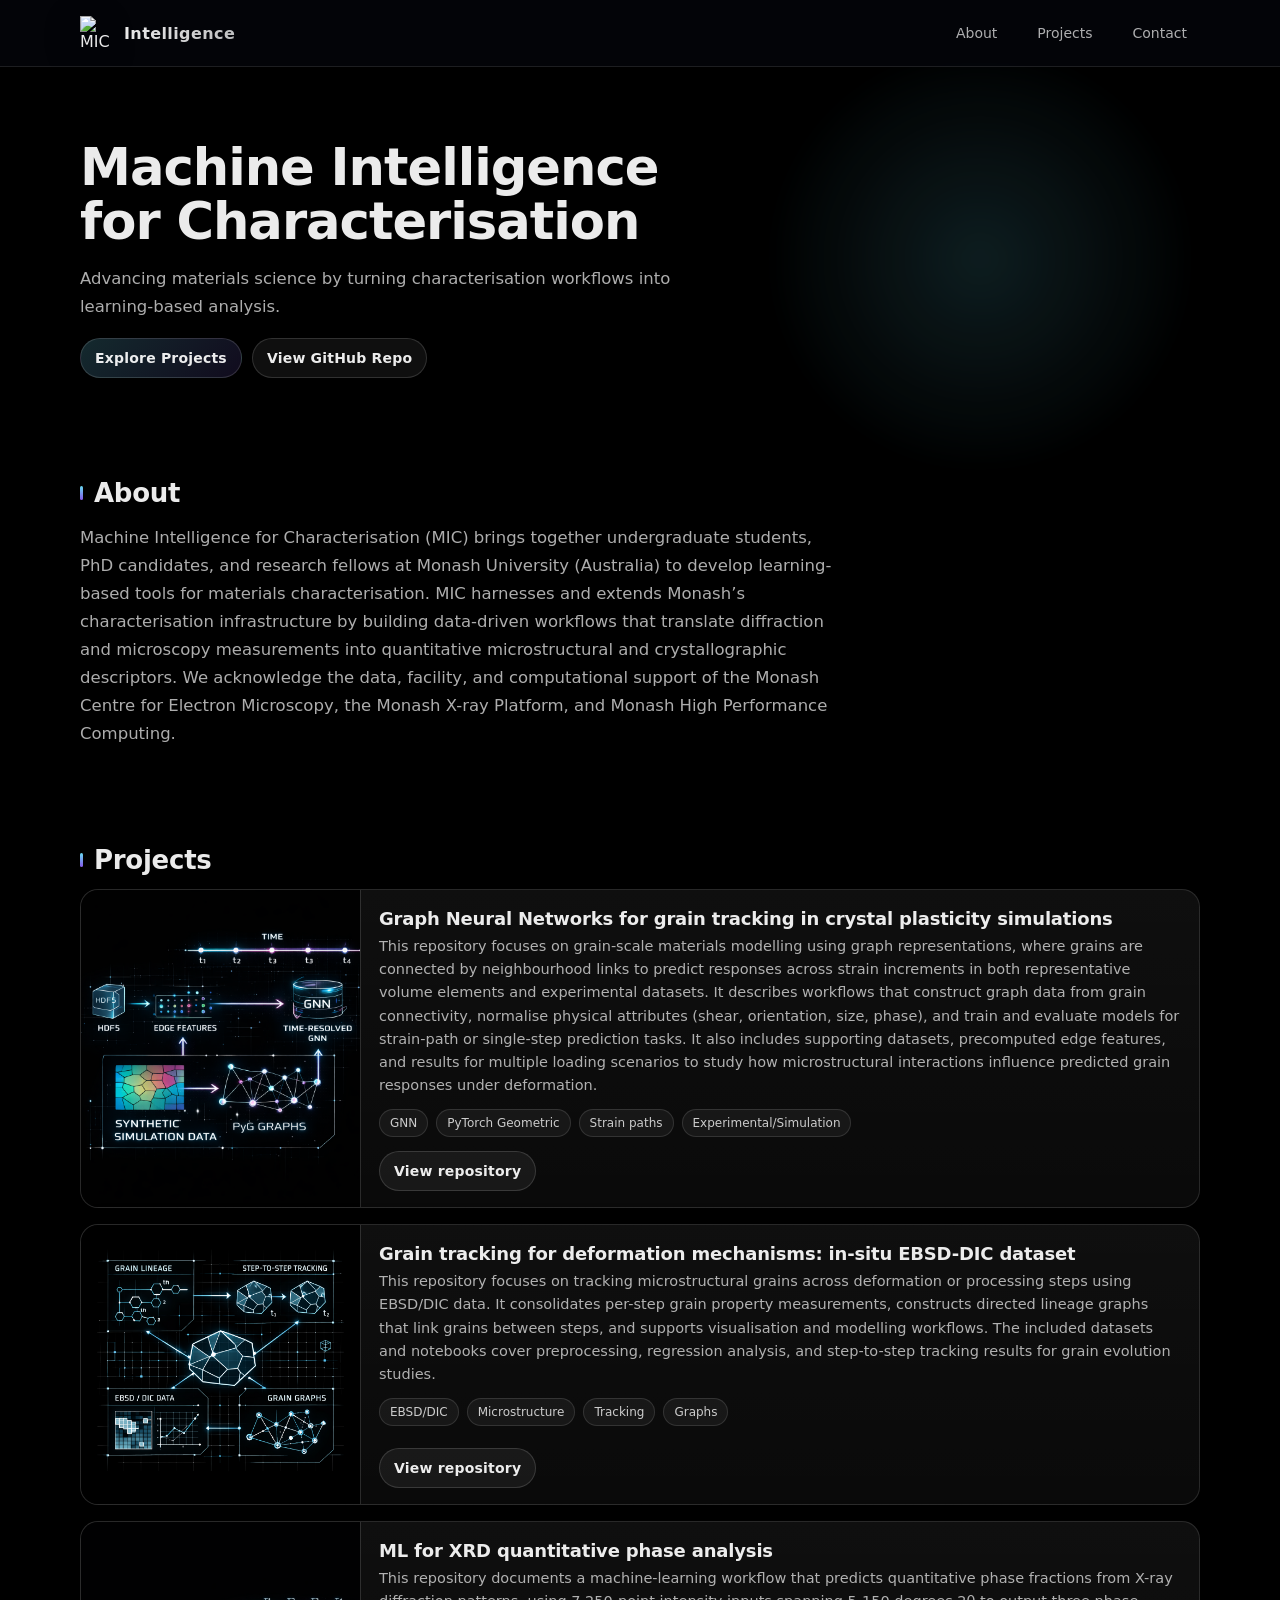
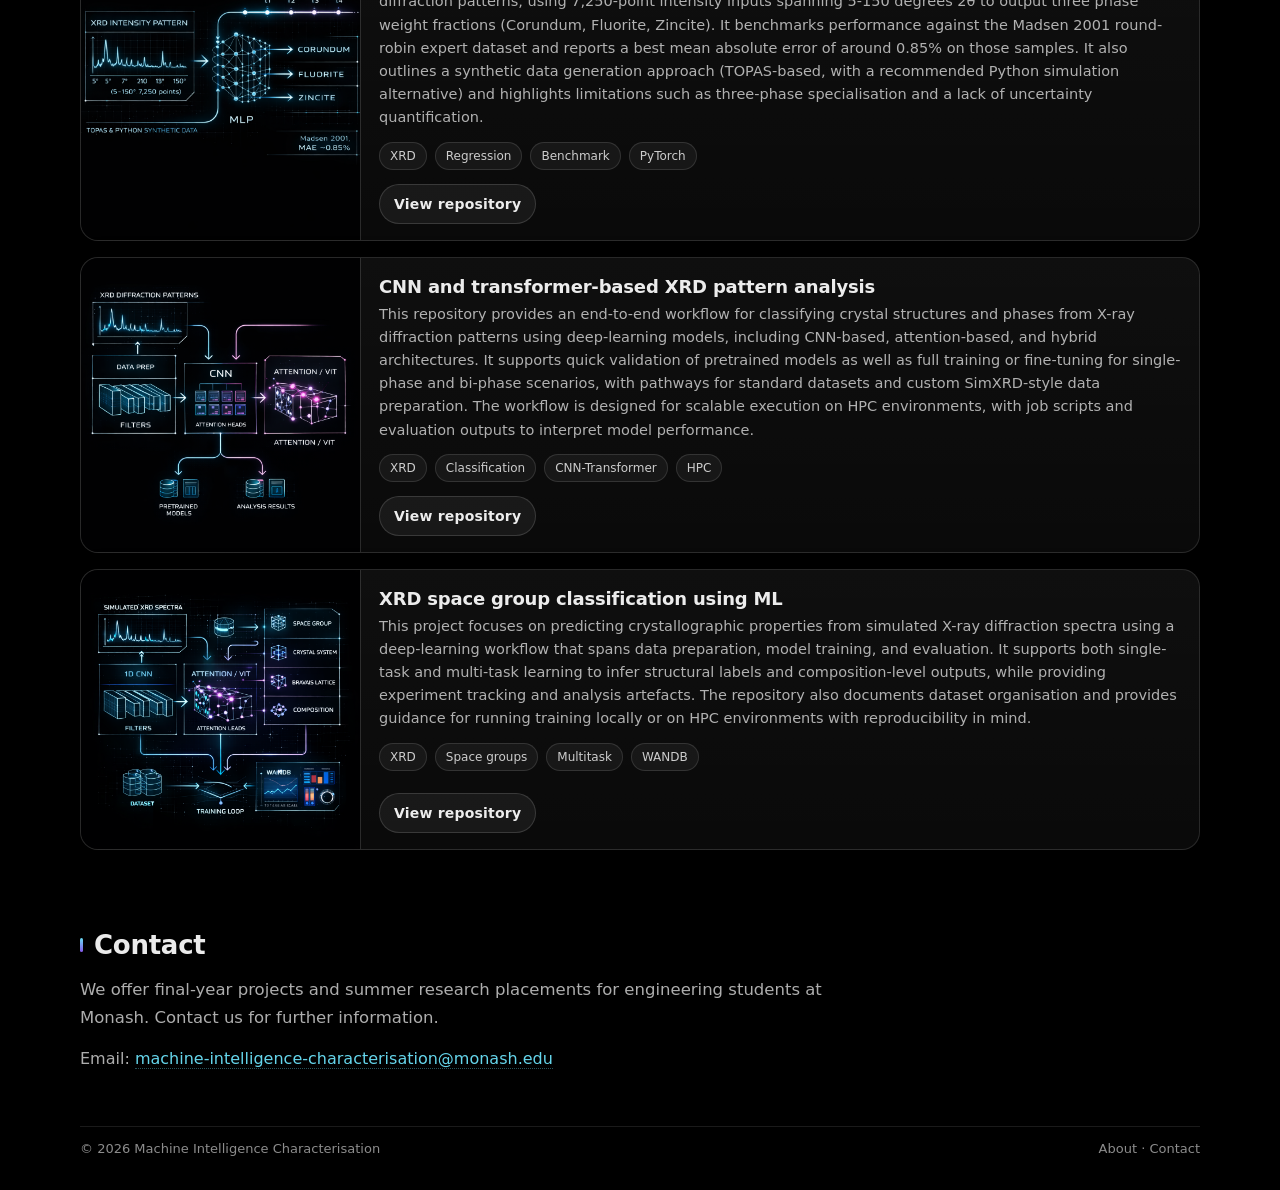
==== commit 3ca79f54: "email address update" ====
--- a/index.html
+++ b/index.html
@@ -42,7 +42,7 @@
           <div class="cta">
             <a class="btn" href="#research">Explore Projects</a>
             <a class="btn btn--secondary"
-               href="https://github.com/Machine-Intelligence-Characterisation"
+               href="https://github.com/orgs/Machine-Intelligence-Characterisation"
                target="_blank"
                rel="noopener noreferrer">
               View GitHub Repo
@@ -306,8 +306,7 @@
       <p class="muted">
         Email:
         <a href="mailto:machine-intelligence-characterisation@monash.edu">machine-intelligence-characterisation@monash.edu</a>
-        <span class="muted"> or </span>
-        <a href="mailto:yuxiang.wu@monash.edu">yuxiang.wu@monash.edu</a>
+        <span class="muted"> 
       </p>
     </section>
   </main>
